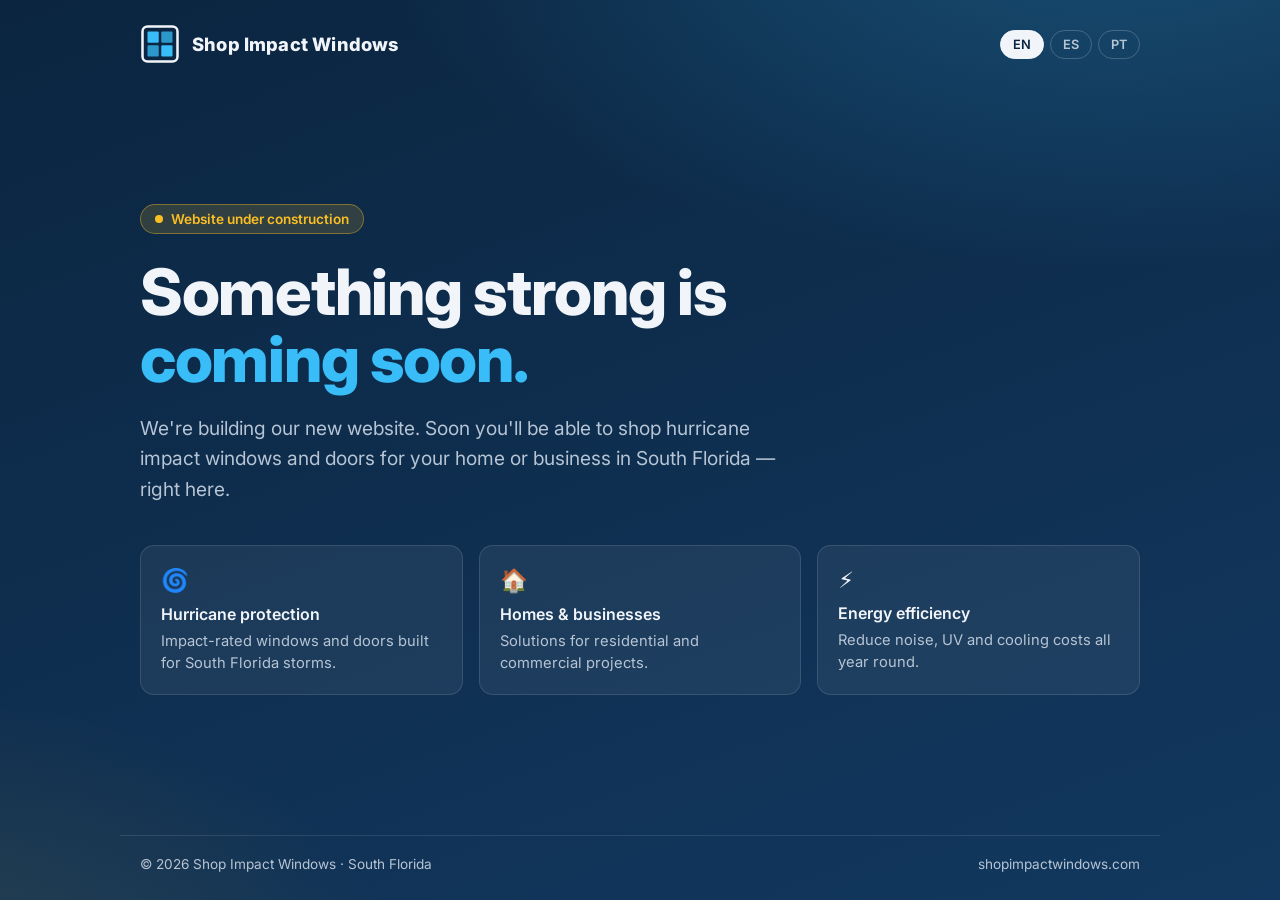
==== index.html @ c4b67715 "Add coming soon page for shopimpactwindows.com Co-Authored-By: Claude Opus 5.5 <noreply@anthropic.co" ====
<!doctype html>
<html lang="en">
<head>
  <meta charset="utf-8">
  <meta name="viewport" content="width=device-width, initial-scale=1">
  <title>Shop Impact Windows – Coming Soon</title>
  <meta name="description" content="Shop Impact Windows – hurricane impact windows and doors in South Florida. Our new website is coming soon.">
  <meta property="og:title" content="Shop Impact Windows – Coming Soon">
  <meta property="og:description" content="Hurricane impact windows and doors in South Florida. Our new website is coming soon.">
  <meta property="og:url" content="https://shopimpactwindows.com/">
  <meta name="theme-color" content="#0b2540">
  <link rel="icon" href="data:image/svg+xml,%3Csvg xmlns='http://www.w3.org/2000/svg' viewBox='0 0 64 64'%3E%3Crect x='6' y='6' width='52' height='52' rx='6' fill='%230b2540'/%3E%3Crect x='14' y='14' width='16' height='16' fill='%2338bdf8'/%3E%3Crect x='34' y='14' width='16' height='16' fill='%2338bdf8'/%3E%3Crect x='14' y='34' width='16' height='16' fill='%2338bdf8'/%3E%3Crect x='34' y='34' width='16' height='16' fill='%2338bdf8'/%3E%3C/svg%3E">
  <link rel="preconnect" href="https://fonts.googleapis.com">
  <link rel="preconnect" href="https://fonts.gstatic.com" crossorigin>
  <link href="https://fonts.googleapis.com/css2?family=Inter:wght@400;500;600;800&display=swap" rel="stylesheet">
  <style>
    :root {
      --navy: #0b2540;
      --navy-2: #12385f;
      --sky: #38bdf8;
      --sun: #fbbf24;
      --text: #f1f5f9;
      --muted: #b6c4d4;
    }
    * { box-sizing: border-box; margin: 0; padding: 0; }
    html { background: var(--navy-2); }
    body {
      font-family: "Inter", system-ui, -apple-system, Segoe UI, Roboto, sans-serif;
      color: var(--text);
      background:
        radial-gradient(1200px 600px at 85% -10%, rgba(56,189,248,.25), transparent 60%),
        radial-gradient(900px 500px at -10% 110%, rgba(251,191,36,.12), transparent 60%),
        linear-gradient(160deg, var(--navy) 0%, var(--navy-2) 100%);
      min-height: 100vh;
      display: flex;
      flex-direction: column;
    }
    header, main, footer { width: 100%; max-width: 1040px; margin: 0 auto; padding: 0 20px; }
    header {
      display: flex; align-items: center; justify-content: space-between;
      padding-top: 24px; gap: 12px; flex-wrap: wrap;
    }
    .brand { display: flex; align-items: center; gap: 12px; font-weight: 800; font-size: 1.15rem; letter-spacing: .01em; }
    .brand svg { width: 40px; height: 40px; flex: none; }
    .lang { display: flex; gap: 6px; }
    .lang button {
      font: inherit; font-size: .8rem; font-weight: 600; color: var(--muted);
      background: transparent; border: 1px solid rgba(255,255,255,.2);
      border-radius: 999px; padding: 6px 12px; cursor: pointer;
    }
    .lang button[aria-pressed="true"] { color: var(--navy); background: var(--text); border-color: var(--text); }
    main {
      flex: 1; display: flex; flex-direction: column; justify-content: center;
      padding-top: 48px; padding-bottom: 48px;
    }
    .badge {
      display: inline-flex; align-items: center; gap: 8px; align-self: flex-start;
      background: rgba(251,191,36,.15); color: var(--sun);
      border: 1px solid rgba(251,191,36,.4); border-radius: 999px;
      padding: 6px 14px; font-size: .85rem; font-weight: 600; margin-bottom: 24px;
    }
    .badge .dot { width: 8px; height: 8px; border-radius: 50%; background: var(--sun); animation: pulse 1.6s infinite; }
    @keyframes pulse { 0%,100% { opacity: 1 } 50% { opacity: .3 } }
    h1 { font-size: clamp(2.2rem, 6vw, 4rem); line-height: 1.05; font-weight: 800; letter-spacing: -.02em; max-width: 14ch; }
    h1 span { color: var(--sky); }
    .lead { margin-top: 20px; font-size: clamp(1rem, 2.2vw, 1.2rem); color: var(--muted); max-width: 56ch; line-height: 1.6; }
    .features {
      margin-top: 40px; display: grid; gap: 16px;
      grid-template-columns: repeat(auto-fit, minmax(220px, 1fr));
    }
    .card {
      background: rgba(255,255,255,.06); border: 1px solid rgba(255,255,255,.12);
      border-radius: 14px; padding: 20px;
    }
    .card h3 { font-size: 1rem; font-weight: 600; margin-bottom: 6px; }
    .card p { font-size: .92rem; color: var(--muted); line-height: 1.5; }
    .card .icon { font-size: 1.4rem; margin-bottom: 10px; }
    footer {
      padding-top: 20px; padding-bottom: 28px; font-size: .85rem; color: var(--muted);
      border-top: 1px solid rgba(255,255,255,.1);
      display: flex; justify-content: space-between; gap: 12px; flex-wrap: wrap;
    }
  </style>
</head>
<body>
  <header>
    <div class="brand">
      <svg viewBox="0 0 64 64" aria-hidden="true">
        <rect x="4" y="4" width="56" height="56" rx="8" fill="none" stroke="#f1f5f9" stroke-width="4"/>
        <rect x="12" y="12" width="18" height="18" rx="2" fill="#38bdf8"/>
        <rect x="34" y="12" width="18" height="18" rx="2" fill="#38bdf8" opacity=".75"/>
        <rect x="12" y="34" width="18" height="18" rx="2" fill="#38bdf8" opacity=".75"/>
        <rect x="34" y="34" width="18" height="18" rx="2" fill="#38bdf8"/>
      </svg>
      Shop Impact Windows
    </div>
    <div class="lang" role="group" aria-label="Language">
      <button type="button" data-lang="en" aria-pressed="true">EN</button>
      <button type="button" data-lang="es" aria-pressed="false">ES</button>
      <button type="button" data-lang="pt" aria-pressed="false">PT</button>
    </div>
  </header>

  <main>
    <div class="badge"><span class="dot"></span><span data-i18n="badge">Website under construction</span></div>
    <h1 data-i18n-html="title">Something strong is <span>coming soon.</span></h1>
    <p class="lead" data-i18n="lead">We're building our new website. Soon you'll be able to shop hurricane impact windows and doors for your home or business in South Florida — right here.</p>

    <section class="features" aria-label="What we offer">
      <div class="card">
        <div class="icon" aria-hidden="true">🌀</div>
        <h3 data-i18n="f1t">Hurricane protection</h3>
        <p data-i18n="f1d">Impact-rated windows and doors built for South Florida storms.</p>
      </div>
      <div class="card">
        <div class="icon" aria-hidden="true">🏠</div>
        <h3 data-i18n="f2t">Homes &amp; businesses</h3>
        <p data-i18n="f2d">Solutions for residential and commercial projects.</p>
      </div>
      <div class="card">
        <div class="icon" aria-hidden="true">⚡</div>
        <h3 data-i18n="f3t">Energy efficiency</h3>
        <p data-i18n="f3d">Reduce noise, UV and cooling costs all year round.</p>
      </div>
    </section>
  </main>

  <footer>
    <span>© <span id="year">2026</span> Shop Impact Windows · South Florida</span>
    <span>shopimpactwindows.com</span>
  </footer>

  <script>
    const T = {
      en: {
        badge: "Website under construction",
        title: 'Something strong is <span>coming soon.</span>',
        lead: "We're building our new website. Soon you'll be able to shop hurricane impact windows and doors for your home or business in South Florida — right here.",
        f1t: "Hurricane protection", f1d: "Impact-rated windows and doors built for South Florida storms.",
        f2t: "Homes & businesses", f2d: "Solutions for residential and commercial projects.",
        f3t: "Energy efficiency", f3d: "Reduce noise, UV and cooling costs all year round."
      },
      es: {
        badge: "Sitio web en construcción",
        title: 'Algo fuerte <span>viene pronto.</span>',
        lead: "Estamos construyendo nuestro nuevo sitio web. Muy pronto podrá comprar ventanas y puertas de impacto contra huracanes para su hogar o negocio en el Sur de la Florida — aquí mismo.",
        f1t: "Protección contra huracanes", f1d: "Ventanas y puertas de impacto hechas para las tormentas del Sur de la Florida.",
        f2t: "Hogares y negocios", f2d: "Soluciones para proyectos residenciales y comerciales.",
        f3t: "Eficiencia energética", f3d: "Menos ruido, rayos UV y costos de aire acondicionado todo el año."
      },
      pt: {
        badge: "Site em construção",
        title: 'Algo forte está <span>chegando em breve.</span>',
        lead: "Estamos construindo nosso novo site. Em breve você poderá comprar janelas e portas de impacto contra furacões para sua casa ou empresa no Sul da Flórida — aqui mesmo.",
        f1t: "Proteção contra furacões", f1d: "Janelas e portas de impacto feitas para as tempestades do Sul da Flórida.",
        f2t: "Casas e empresas", f2d: "Soluções para projetos residenciais e comerciais.",
        f3t: "Eficiência energética", f3d: "Menos ruído, raios UV e gastos com ar-condicionado o ano todo."
      }
    };
    function setLang(lang) {
      const t = T[lang] || T.en;
      document.documentElement.lang = lang;
      document.querySelectorAll("[data-i18n]").forEach(el => { el.textContent = t[el.dataset.i18n]; });
      document.querySelectorAll("[data-i18n-html]").forEach(el => { el.innerHTML = t[el.dataset.i18nHtml]; });
      document.querySelectorAll(".lang button").forEach(b => b.setAttribute("aria-pressed", b.dataset.lang === lang));
      try { localStorage.setItem("lang", lang); } catch (e) {}
    }
    document.querySelectorAll(".lang button").forEach(b => b.addEventListener("click", () => setLang(b.dataset.lang)));
    let saved = null;
    try { saved = localStorage.getItem("lang"); } catch (e) {}
    const nav = (navigator.language || "en").slice(0, 2);
    setLang(saved || (T[nav] ? nav : "en"));
    document.getElementById("year").textContent = new Date().getFullYear();
  </script>
</body>
</html>
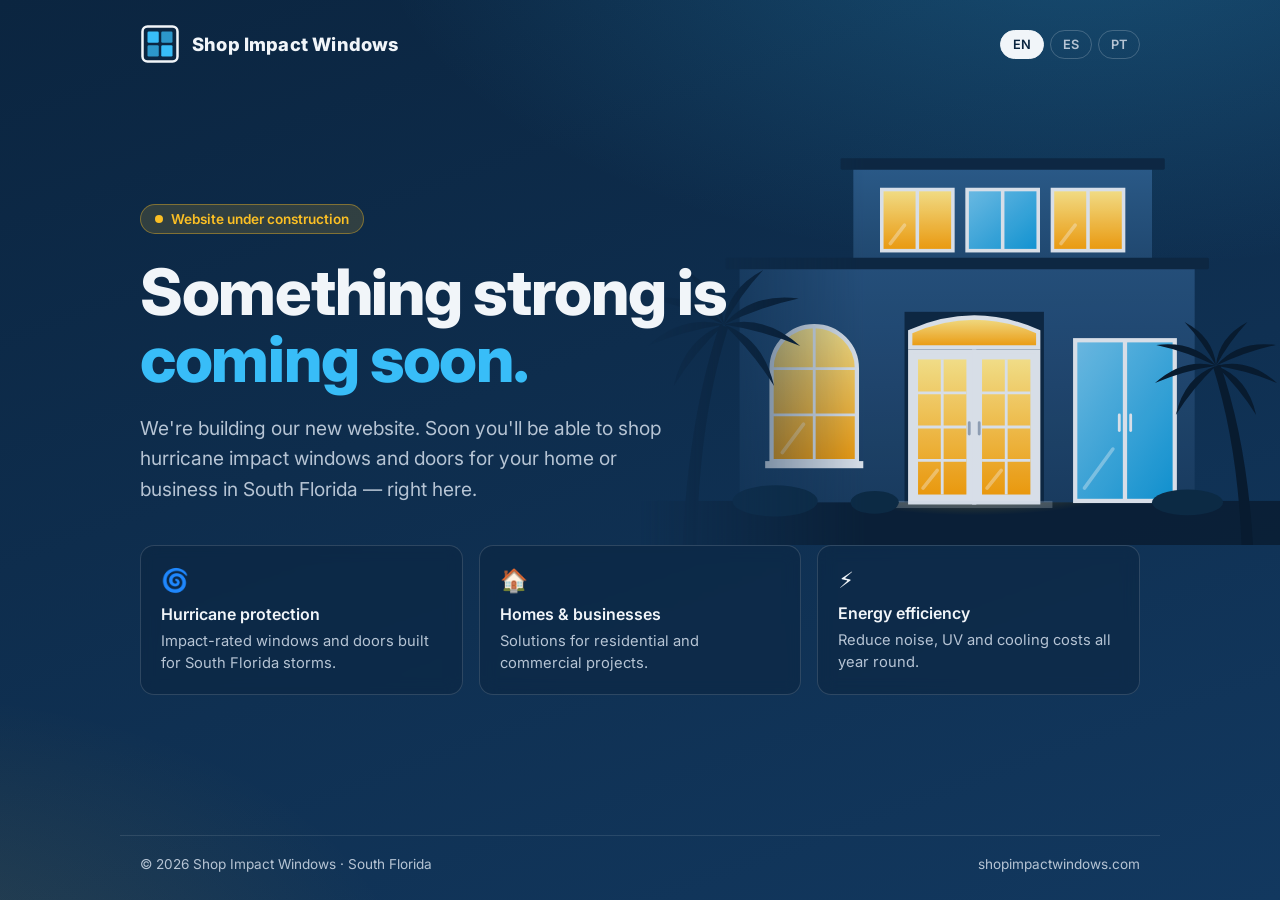
==== commit 2758b372: "Add house illustration with French doors and impact windows to coming soon page Co-Authored-By: Clau" ====
--- a/index.html
+++ b/index.html
@@ -34,8 +34,10 @@
       min-height: 100vh;
       display: flex;
       flex-direction: column;
+      position: relative;
+      overflow-x: hidden;
     }
-    header, main, footer { width: 100%; max-width: 1040px; margin: 0 auto; padding: 0 20px; }
+    header, main, footer { position: relative; z-index: 1; width: 100%; max-width: 1040px; margin: 0 auto; padding: 0 20px; }
     header {
       display: flex; align-items: center; justify-content: space-between;
       padding-top: 24px; gap: 12px; flex-wrap: wrap;
@@ -63,18 +65,34 @@
     @keyframes pulse { 0%,100% { opacity: 1 } 50% { opacity: .3 } }
     h1 { font-size: clamp(2.2rem, 6vw, 4rem); line-height: 1.05; font-weight: 800; letter-spacing: -.02em; max-width: 14ch; }
     h1 span { color: var(--sky); }
-    .lead { margin-top: 20px; font-size: clamp(1rem, 2.2vw, 1.2rem); color: var(--muted); max-width: 56ch; line-height: 1.6; }
+    .lead { margin-top: 20px; font-size: clamp(1rem, 2.2vw, 1.2rem); color: var(--muted); max-width: 46ch; line-height: 1.6; }
     .features {
       margin-top: 40px; display: grid; gap: 16px;
       grid-template-columns: repeat(auto-fit, minmax(220px, 1fr));
     }
     .card {
-      background: rgba(255,255,255,.06); border: 1px solid rgba(255,255,255,.12);
+      background: rgba(11,37,64,.55); border: 1px solid rgba(255,255,255,.14);
+      -webkit-backdrop-filter: blur(8px); backdrop-filter: blur(8px);
       border-radius: 14px; padding: 20px;
     }
     .card h3 { font-size: 1rem; font-weight: 600; margin-bottom: 6px; }
     .card p { font-size: .92rem; color: var(--muted); line-height: 1.5; }
     .card .icon { font-size: 1.4rem; margin-bottom: 10px; }
+    .art-wrap { position: absolute; inset: 0; overflow: hidden; z-index: 0; pointer-events: none; }
+    .art {
+      position: absolute; top: 90px; right: max(0px, calc((100vw - 1280px) / 2));
+      width: min(50vw, 700px); opacity: .95;
+      -webkit-mask-image: linear-gradient(to right, transparent 0%, #000 35%);
+      mask-image: linear-gradient(to right, transparent 0%, #000 35%);
+    }
+    .art img { display: block; width: 100%; height: auto; }
+    @media (max-width: 760px) {
+      .art {
+        width: 140vw; right: -25vw; top: 60px; opacity: .28;
+        -webkit-mask-image: linear-gradient(to bottom, #000 60%, transparent 100%);
+        mask-image: linear-gradient(to bottom, #000 60%, transparent 100%);
+      }
+    }
     footer {
       padding-top: 20px; padding-bottom: 28px; font-size: .85rem; color: var(--muted);
       border-top: 1px solid rgba(255,255,255,.1);
@@ -83,6 +101,7 @@
   </style>
 </head>
 <body>
+  <div class="art-wrap" aria-hidden="true"><div class="art"><img src="img/house.svg" alt=""></div></div>
   <header>
     <div class="brand">
       <svg viewBox="0 0 64 64" aria-hidden="true">
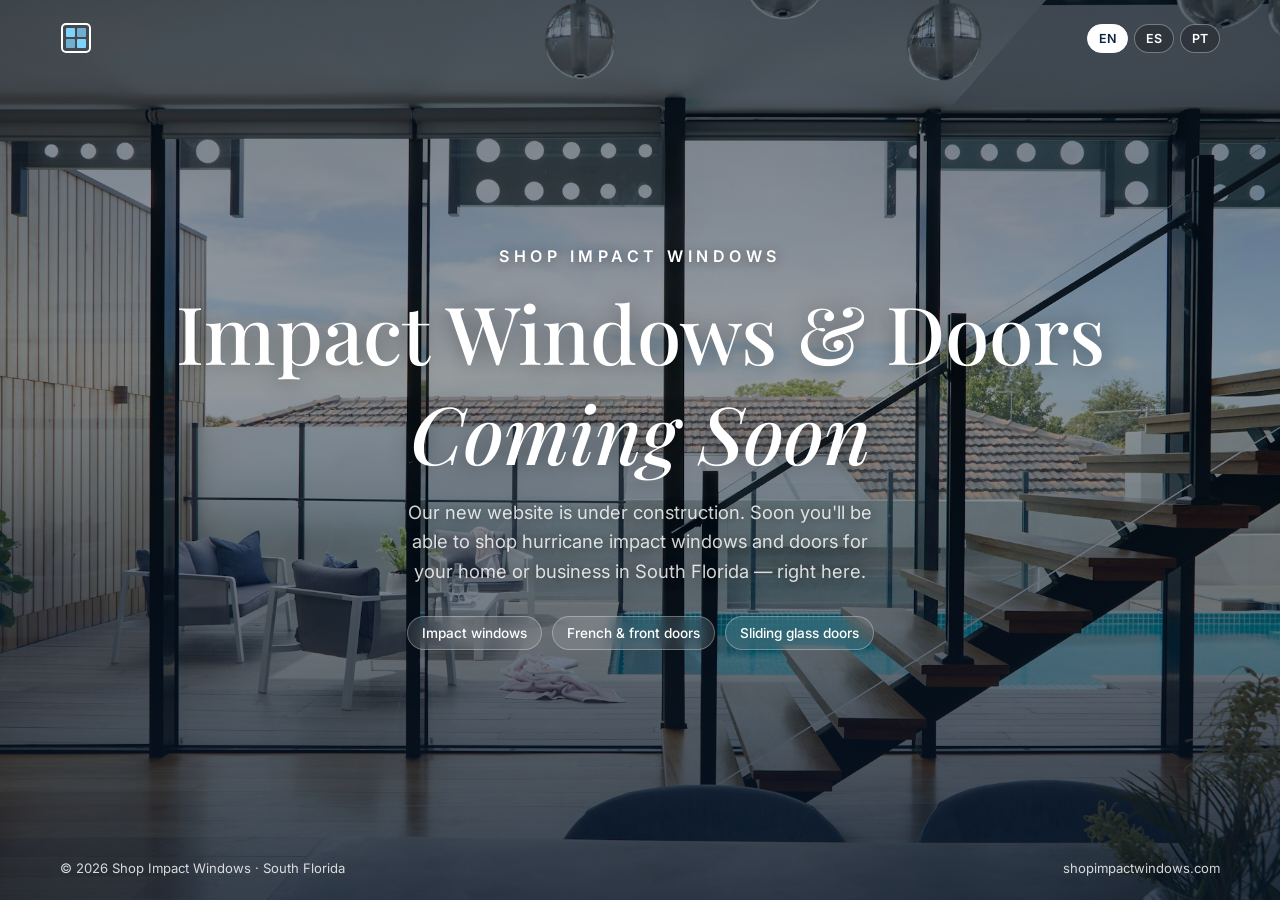
==== commit 1db553d9: "Draft: full-screen photo hero for coming soon page (pending photo choice) Co-Authored-By: Claude Opu" ====
--- a/index.html
+++ b/index.html
@@ -8,110 +8,93 @@
   <meta property="og:title" content="Shop Impact Windows – Coming Soon">
   <meta property="og:description" content="Hurricane impact windows and doors in South Florida. Our new website is coming soon.">
   <meta property="og:url" content="https://shopimpactwindows.com/">
+  <meta property="og:image" content="https://shopimpactwindows.com/img/hero.jpg">
   <meta name="theme-color" content="#0b2540">
   <link rel="icon" href="data:image/svg+xml,%3Csvg xmlns='http://www.w3.org/2000/svg' viewBox='0 0 64 64'%3E%3Crect x='6' y='6' width='52' height='52' rx='6' fill='%230b2540'/%3E%3Crect x='14' y='14' width='16' height='16' fill='%2338bdf8'/%3E%3Crect x='34' y='14' width='16' height='16' fill='%2338bdf8'/%3E%3Crect x='14' y='34' width='16' height='16' fill='%2338bdf8'/%3E%3Crect x='34' y='34' width='16' height='16' fill='%2338bdf8'/%3E%3C/svg%3E">
+  <link rel="preload" as="image" href="img/hero.jpg">
   <link rel="preconnect" href="https://fonts.googleapis.com">
   <link rel="preconnect" href="https://fonts.gstatic.com" crossorigin>
-  <link href="https://fonts.googleapis.com/css2?family=Inter:wght@400;500;600;800&display=swap" rel="stylesheet">
+  <link href="https://fonts.googleapis.com/css2?family=Inter:wght@400;500;600;700&family=Playfair+Display:wght@500;600&display=swap" rel="stylesheet">
   <style>
     :root {
       --navy: #0b2540;
-      --navy-2: #12385f;
-      --sky: #38bdf8;
-      --sun: #fbbf24;
-      --text: #f1f5f9;
-      --muted: #b6c4d4;
+      --sky: #7dd3fc;
+      --text: #ffffff;
+      --muted: rgba(255,255,255,.82);
     }
     * { box-sizing: border-box; margin: 0; padding: 0; }
-    html { background: var(--navy-2); }
+    html { background: var(--navy); }
     body {
       font-family: "Inter", system-ui, -apple-system, Segoe UI, Roboto, sans-serif;
       color: var(--text);
-      background:
-        radial-gradient(1200px 600px at 85% -10%, rgba(56,189,248,.25), transparent 60%),
-        radial-gradient(900px 500px at -10% 110%, rgba(251,191,36,.12), transparent 60%),
-        linear-gradient(160deg, var(--navy) 0%, var(--navy-2) 100%);
-      min-height: 100vh;
-      display: flex;
-      flex-direction: column;
-      position: relative;
-      overflow-x: hidden;
+      min-height: 100vh; min-height: 100svh;
+      display: flex; flex-direction: column;
+      background-color: var(--navy);
+      background-image:
+        linear-gradient(180deg, rgba(8,24,44,.55) 0%, rgba(8,24,44,.35) 40%, rgba(8,24,44,.75) 100%),
+        var(--hero, url("img/hero.jpg"));
+      background-size: cover;
+      background-position: center;
     }
-    header, main, footer { position: relative; z-index: 1; width: 100%; max-width: 1040px; margin: 0 auto; padding: 0 20px; }
+    header, footer { width: 100%; max-width: 1200px; margin: 0 auto; padding: 0 20px; }
     header {
       display: flex; align-items: center; justify-content: space-between;
-      padding-top: 24px; gap: 12px; flex-wrap: wrap;
+      padding-top: 22px; gap: 12px;
     }
-    .brand { display: flex; align-items: center; gap: 12px; font-weight: 800; font-size: 1.15rem; letter-spacing: .01em; }
-    .brand svg { width: 40px; height: 40px; flex: none; }
+    .brand { display: flex; align-items: center; gap: 10px; font-weight: 700; font-size: .95rem; letter-spacing: .14em; text-transform: uppercase; }
+    .brand svg { width: 32px; height: 32px; flex: none; }
     .lang { display: flex; gap: 6px; }
     .lang button {
-      font: inherit; font-size: .8rem; font-weight: 600; color: var(--muted);
-      background: transparent; border: 1px solid rgba(255,255,255,.2);
-      border-radius: 999px; padding: 6px 12px; cursor: pointer;
+      font: inherit; font-size: .78rem; font-weight: 600; color: var(--text);
+      background: rgba(0,0,0,.25); border: 1px solid rgba(255,255,255,.35);
+      border-radius: 999px; padding: 6px 11px; cursor: pointer;
+      -webkit-backdrop-filter: blur(6px); backdrop-filter: blur(6px);
     }
-    .lang button[aria-pressed="true"] { color: var(--navy); background: var(--text); border-color: var(--text); }
+    .lang button[aria-pressed="true"] { color: var(--navy); background: #fff; border-color: #fff; }
     main {
-      flex: 1; display: flex; flex-direction: column; justify-content: center;
-      padding-top: 48px; padding-bottom: 48px;
+      flex: 1; display: flex; flex-direction: column; align-items: center; justify-content: center;
+      text-align: center; padding: 48px 20px;
     }
-    .badge {
-      display: inline-flex; align-items: center; gap: 8px; align-self: flex-start;
-      background: rgba(251,191,36,.15); color: var(--sun);
-      border: 1px solid rgba(251,191,36,.4); border-radius: 999px;
-      padding: 6px 14px; font-size: .85rem; font-weight: 600; margin-bottom: 24px;
+    .eyebrow {
+      font-size: clamp(.8rem, 1.6vw, 1rem); font-weight: 600; letter-spacing: .28em; text-transform: uppercase;
+      text-shadow: 0 1px 12px rgba(0,0,0,.4);
     }
-    .badge .dot { width: 8px; height: 8px; border-radius: 50%; background: var(--sun); animation: pulse 1.6s infinite; }
-    @keyframes pulse { 0%,100% { opacity: 1 } 50% { opacity: .3 } }
-    h1 { font-size: clamp(2.2rem, 6vw, 4rem); line-height: 1.05; font-weight: 800; letter-spacing: -.02em; max-width: 14ch; }
-    h1 span { color: var(--sky); }
-    .lead { margin-top: 20px; font-size: clamp(1rem, 2.2vw, 1.2rem); color: var(--muted); max-width: 46ch; line-height: 1.6; }
-    .features {
-      margin-top: 40px; display: grid; gap: 16px;
-      grid-template-columns: repeat(auto-fit, minmax(220px, 1fr));
+    h1 {
+      margin-top: 22px;
+      font-family: "Playfair Display", Georgia, serif; font-weight: 500;
+      font-size: clamp(2.4rem, 7vw, 5rem); line-height: 1.1;
+      text-shadow: 0 2px 24px rgba(0,0,0,.45);
     }
-    .card {
-      background: rgba(11,37,64,.55); border: 1px solid rgba(255,255,255,.14);
+    h1 em { display: block; font-style: italic; color: #fff; margin-top: .15em; }
+    .lead {
+      margin-top: 22px; max-width: 40ch; font-size: clamp(1rem, 2vw, 1.15rem); line-height: 1.6; color: var(--muted);
+      text-shadow: 0 1px 12px rgba(0,0,0,.5);
+    }
+    .tags { margin-top: 30px; display: flex; flex-wrap: wrap; gap: 10px; justify-content: center; }
+    .tags span {
+      font-size: .85rem; font-weight: 500; padding: 8px 14px; border-radius: 999px;
+      background: rgba(255,255,255,.12); border: 1px solid rgba(255,255,255,.3);
       -webkit-backdrop-filter: blur(8px); backdrop-filter: blur(8px);
-      border-radius: 14px; padding: 20px;
-    }
-    .card h3 { font-size: 1rem; font-weight: 600; margin-bottom: 6px; }
-    .card p { font-size: .92rem; color: var(--muted); line-height: 1.5; }
-    .card .icon { font-size: 1.4rem; margin-bottom: 10px; }
-    .art-wrap { position: absolute; inset: 0; overflow: hidden; z-index: 0; pointer-events: none; }
-    .art {
-      position: absolute; top: 90px; right: max(0px, calc((100vw - 1280px) / 2));
-      width: min(50vw, 700px); opacity: .95;
-      -webkit-mask-image: linear-gradient(to right, transparent 0%, #000 35%);
-      mask-image: linear-gradient(to right, transparent 0%, #000 35%);
-    }
-    .art img { display: block; width: 100%; height: auto; }
-    @media (max-width: 760px) {
-      .art {
-        width: 140vw; right: -25vw; top: 60px; opacity: .28;
-        -webkit-mask-image: linear-gradient(to bottom, #000 60%, transparent 100%);
-        mask-image: linear-gradient(to bottom, #000 60%, transparent 100%);
-      }
     }
     footer {
-      padding-top: 20px; padding-bottom: 28px; font-size: .85rem; color: var(--muted);
-      border-top: 1px solid rgba(255,255,255,.1);
-      display: flex; justify-content: space-between; gap: 12px; flex-wrap: wrap;
+      padding-top: 18px; padding-bottom: 24px; font-size: .82rem; color: var(--muted);
+      display: flex; justify-content: space-between; gap: 8px; flex-wrap: wrap;
+    }
+    @media (max-width: 560px) {
+      footer { justify-content: center; text-align: center; }
     }
   </style>
 </head>
 <body>
-  <div class="art-wrap" aria-hidden="true"><div class="art"><img src="img/house.svg" alt=""></div></div>
   <header>
     <div class="brand">
       <svg viewBox="0 0 64 64" aria-hidden="true">
-        <rect x="4" y="4" width="56" height="56" rx="8" fill="none" stroke="#f1f5f9" stroke-width="4"/>
-        <rect x="12" y="12" width="18" height="18" rx="2" fill="#38bdf8"/>
-        <rect x="34" y="12" width="18" height="18" rx="2" fill="#38bdf8" opacity=".75"/>
-        <rect x="12" y="34" width="18" height="18" rx="2" fill="#38bdf8" opacity=".75"/>
-        <rect x="34" y="34" width="18" height="18" rx="2" fill="#38bdf8"/>
+        <rect x="4" y="4" width="56" height="56" rx="8" fill="none" stroke="#fff" stroke-width="4"/>
+        <rect x="12" y="12" width="18" height="18" rx="2" fill="#7dd3fc"/>
+        <rect x="34" y="12" width="18" height="18" rx="2" fill="#7dd3fc" opacity=".75"/>
+        <rect x="12" y="34" width="18" height="18" rx="2" fill="#7dd3fc" opacity=".75"/>
+        <rect x="34" y="34" width="18" height="18" rx="2" fill="#7dd3fc"/>
       </svg>
-      Shop Impact Windows
     </div>
     <div class="lang" role="group" aria-label="Language">
       <button type="button" data-lang="en" aria-pressed="true">EN</button>
@@ -121,27 +104,14 @@
   </header>
 
   <main>
-    <div class="badge"><span class="dot"></span><span data-i18n="badge">Website under construction</span></div>
-    <h1 data-i18n-html="title">Something strong is <span>coming soon.</span></h1>
-    <p class="lead" data-i18n="lead">We're building our new website. Soon you'll be able to shop hurricane impact windows and doors for your home or business in South Florida — right here.</p>
-
-    <section class="features" aria-label="What we offer">
-      <div class="card">
-        <div class="icon" aria-hidden="true">🌀</div>
-        <h3 data-i18n="f1t">Hurricane protection</h3>
-        <p data-i18n="f1d">Impact-rated windows and doors built for South Florida storms.</p>
-      </div>
-      <div class="card">
-        <div class="icon" aria-hidden="true">🏠</div>
-        <h3 data-i18n="f2t">Homes &amp; businesses</h3>
-        <p data-i18n="f2d">Solutions for residential and commercial projects.</p>
-      </div>
-      <div class="card">
-        <div class="icon" aria-hidden="true">⚡</div>
-        <h3 data-i18n="f3t">Energy efficiency</h3>
-        <p data-i18n="f3d">Reduce noise, UV and cooling costs all year round.</p>
-      </div>
-    </section>
+    <p class="eyebrow">Shop Impact Windows</p>
+    <h1 data-i18n-html="title">Impact Windows &amp; Doors<em>Coming Soon</em></h1>
+    <p class="lead" data-i18n="lead">Our new website is under construction. Soon you'll be able to shop hurricane impact windows and doors for your home or business in South Florida — right here.</p>
+    <div class="tags">
+      <span data-i18n="t1">Impact windows</span>
+      <span data-i18n="t2">French &amp; front doors</span>
+      <span data-i18n="t3">Sliding glass doors</span>
+    </div>
   </main>
 
   <footer>
@@ -152,28 +122,19 @@
   <script>
     const T = {
       en: {
-        badge: "Website under construction",
-        title: 'Something strong is <span>coming soon.</span>',
-        lead: "We're building our new website. Soon you'll be able to shop hurricane impact windows and doors for your home or business in South Florida — right here.",
-        f1t: "Hurricane protection", f1d: "Impact-rated windows and doors built for South Florida storms.",
-        f2t: "Homes & businesses", f2d: "Solutions for residential and commercial projects.",
-        f3t: "Energy efficiency", f3d: "Reduce noise, UV and cooling costs all year round."
+        title: "Impact Windows &amp; Doors<em>Coming Soon</em>",
+        lead: "Our new website is under construction. Soon you'll be able to shop hurricane impact windows and doors for your home or business in South Florida — right here.",
+        t1: "Impact windows", t2: "French & front doors", t3: "Sliding glass doors"
       },
       es: {
-        badge: "Sitio web en construcción",
-        title: 'Algo fuerte <span>viene pronto.</span>',
-        lead: "Estamos construyendo nuestro nuevo sitio web. Muy pronto podrá comprar ventanas y puertas de impacto contra huracanes para su hogar o negocio en el Sur de la Florida — aquí mismo.",
-        f1t: "Protección contra huracanes", f1d: "Ventanas y puertas de impacto hechas para las tormentas del Sur de la Florida.",
-        f2t: "Hogares y negocios", f2d: "Soluciones para proyectos residenciales y comerciales.",
-        f3t: "Eficiencia energética", f3d: "Menos ruido, rayos UV y costos de aire acondicionado todo el año."
+        title: "Ventanas y Puertas de Impacto<em>Muy Pronto</em>",
+        lead: "Nuestro nuevo sitio web está en construcción. Muy pronto podrá comprar ventanas y puertas de impacto contra huracanes para su hogar o negocio en el Sur de la Florida — aquí mismo.",
+        t1: "Ventanas de impacto", t2: "Puertas francesas y de entrada", t3: "Puertas corredizas de vidrio"
       },
       pt: {
-        badge: "Site em construção",
-        title: 'Algo forte está <span>chegando em breve.</span>',
-        lead: "Estamos construindo nosso novo site. Em breve você poderá comprar janelas e portas de impacto contra furacões para sua casa ou empresa no Sul da Flórida — aqui mesmo.",
-        f1t: "Proteção contra furacões", f1d: "Janelas e portas de impacto feitas para as tempestades do Sul da Flórida.",
-        f2t: "Casas e empresas", f2d: "Soluções para projetos residenciais e comerciais.",
-        f3t: "Eficiência energética", f3d: "Menos ruído, raios UV e gastos com ar-condicionado o ano todo."
+        title: "Janelas e Portas de Impacto<em>Em Breve</em>",
+        lead: "Nosso novo site está em construção. Em breve você poderá comprar janelas e portas de impacto contra furacões para sua casa ou empresa no Sul da Flórida — aqui mesmo.",
+        t1: "Janelas de impacto", t2: "Portas francesas e de entrada", t3: "Portas de vidro de correr"
       }
     };
     function setLang(lang) {
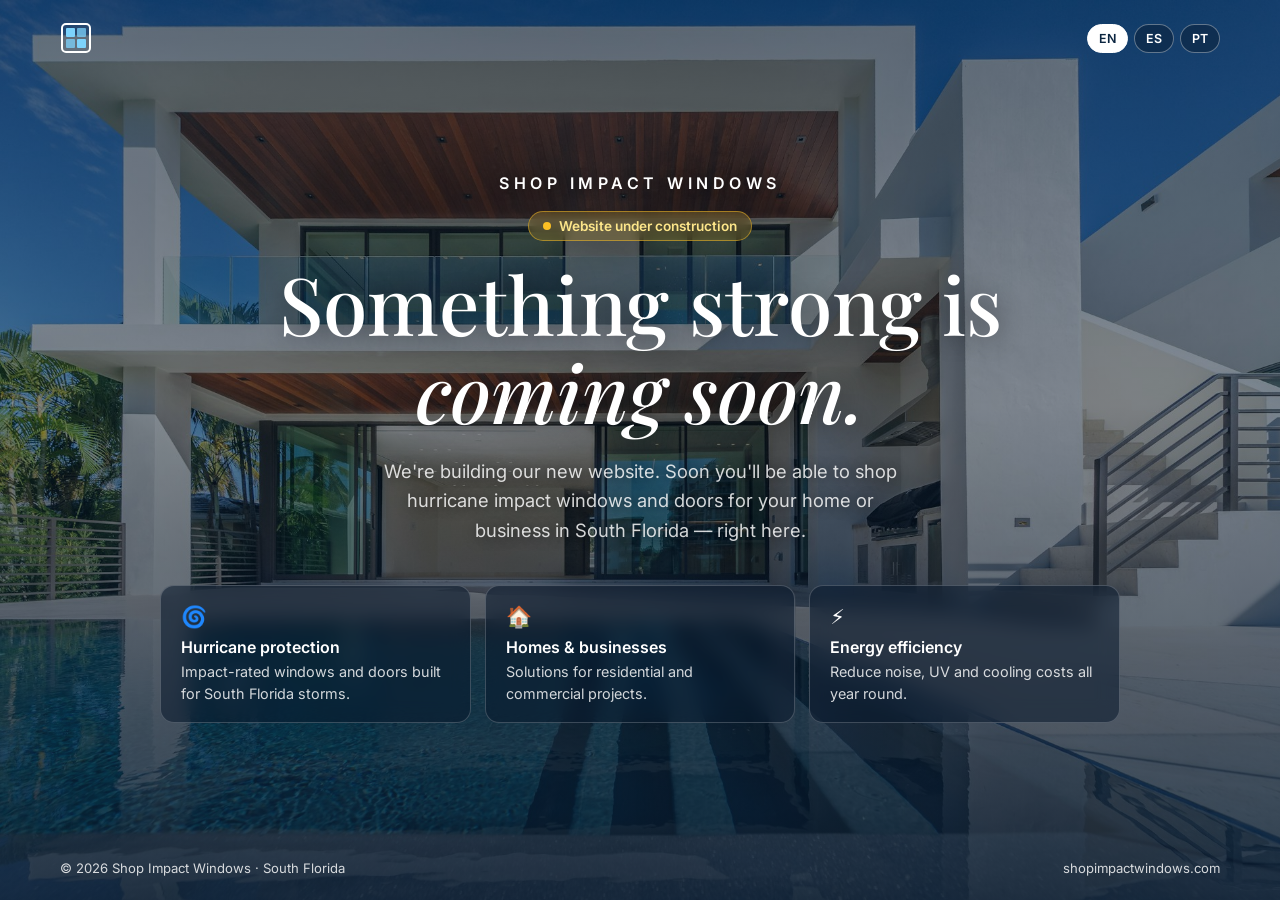
==== commit d07f2d4d: "Use full-screen house photo as background, keep original coming soon content Co-Authored-By: Claude " ====
--- a/index.html
+++ b/index.html
@@ -31,7 +31,7 @@
       display: flex; flex-direction: column;
       background-color: var(--navy);
       background-image:
-        linear-gradient(180deg, rgba(8,24,44,.55) 0%, rgba(8,24,44,.35) 40%, rgba(8,24,44,.75) 100%),
+        linear-gradient(180deg, rgba(8,24,44,.6) 0%, rgba(8,24,44,.48) 45%, rgba(8,24,44,.8) 100%),
         var(--hero, url("img/hero.jpg"));
       background-size: cover;
       background-position: center;
@@ -60,22 +60,37 @@
       text-shadow: 0 1px 12px rgba(0,0,0,.4);
     }
     h1 {
-      margin-top: 22px;
+      margin-top: 18px;
       font-family: "Playfair Display", Georgia, serif; font-weight: 500;
       font-size: clamp(2.4rem, 7vw, 5rem); line-height: 1.1;
       text-shadow: 0 2px 24px rgba(0,0,0,.45);
     }
-    h1 em { display: block; font-style: italic; color: #fff; margin-top: .15em; }
+    h1 span { display: block; font-style: italic; }
+    .badge {
+      margin-top: 18px; display: inline-flex; align-items: center; gap: 8px;
+      background: rgba(251,191,36,.18); color: #fde68a;
+      border: 1px solid rgba(251,191,36,.5); border-radius: 999px;
+      padding: 6px 14px; font-size: .85rem; font-weight: 600;
+      -webkit-backdrop-filter: blur(6px); backdrop-filter: blur(6px);
+    }
+    .badge .dot { width: 8px; height: 8px; border-radius: 50%; background: #fbbf24; animation: pulse 1.6s infinite; }
+    @keyframes pulse { 0%,100% { opacity: 1 } 50% { opacity: .3 } }
     .lead {
-      margin-top: 22px; max-width: 40ch; font-size: clamp(1rem, 2vw, 1.15rem); line-height: 1.6; color: var(--muted);
+      margin-top: 22px; max-width: 44ch; font-size: clamp(1rem, 2vw, 1.15rem); line-height: 1.6; color: var(--muted);
       text-shadow: 0 1px 12px rgba(0,0,0,.5);
     }
-    .tags { margin-top: 30px; display: flex; flex-wrap: wrap; gap: 10px; justify-content: center; }
-    .tags span {
-      font-size: .85rem; font-weight: 500; padding: 8px 14px; border-radius: 999px;
-      background: rgba(255,255,255,.12); border: 1px solid rgba(255,255,255,.3);
-      -webkit-backdrop-filter: blur(8px); backdrop-filter: blur(8px);
+    .features {
+      margin-top: 40px; width: 100%; max-width: 960px; display: grid; gap: 14px;
+      grid-template-columns: repeat(auto-fit, minmax(230px, 1fr)); text-align: left;
     }
+    .card {
+      background: rgba(8,24,44,.55); border: 1px solid rgba(255,255,255,.2);
+      border-radius: 14px; padding: 18px 20px;
+      -webkit-backdrop-filter: blur(10px); backdrop-filter: blur(10px);
+    }
+    .card .icon { font-size: 1.3rem; margin-bottom: 8px; }
+    .card h3 { font-size: 1rem; font-weight: 600; margin-bottom: 4px; }
+    .card p { font-size: .9rem; color: var(--muted); line-height: 1.5; }
     footer {
       padding-top: 18px; padding-bottom: 24px; font-size: .82rem; color: var(--muted);
       display: flex; justify-content: space-between; gap: 8px; flex-wrap: wrap;
@@ -105,13 +120,27 @@
 
   <main>
     <p class="eyebrow">Shop Impact Windows</p>
-    <h1 data-i18n-html="title">Impact Windows &amp; Doors<em>Coming Soon</em></h1>
-    <p class="lead" data-i18n="lead">Our new website is under construction. Soon you'll be able to shop hurricane impact windows and doors for your home or business in South Florida — right here.</p>
-    <div class="tags">
-      <span data-i18n="t1">Impact windows</span>
-      <span data-i18n="t2">French &amp; front doors</span>
-      <span data-i18n="t3">Sliding glass doors</span>
-    </div>
+    <div class="badge"><span class="dot"></span><span data-i18n="badge">Website under construction</span></div>
+    <h1 data-i18n-html="title">Something strong is <span>coming soon.</span></h1>
+    <p class="lead" data-i18n="lead">We're building our new website. Soon you'll be able to shop hurricane impact windows and doors for your home or business in South Florida — right here.</p>
+
+    <section class="features" aria-label="What we offer">
+      <div class="card">
+        <div class="icon" aria-hidden="true">🌀</div>
+        <h3 data-i18n="f1t">Hurricane protection</h3>
+        <p data-i18n="f1d">Impact-rated windows and doors built for South Florida storms.</p>
+      </div>
+      <div class="card">
+        <div class="icon" aria-hidden="true">🏠</div>
+        <h3 data-i18n="f2t">Homes &amp; businesses</h3>
+        <p data-i18n="f2d">Solutions for residential and commercial projects.</p>
+      </div>
+      <div class="card">
+        <div class="icon" aria-hidden="true">⚡</div>
+        <h3 data-i18n="f3t">Energy efficiency</h3>
+        <p data-i18n="f3d">Reduce noise, UV and cooling costs all year round.</p>
+      </div>
+    </section>
   </main>
 
   <footer>
@@ -122,19 +151,28 @@
   <script>
     const T = {
       en: {
-        title: "Impact Windows &amp; Doors<em>Coming Soon</em>",
-        lead: "Our new website is under construction. Soon you'll be able to shop hurricane impact windows and doors for your home or business in South Florida — right here.",
-        t1: "Impact windows", t2: "French & front doors", t3: "Sliding glass doors"
+        badge: "Website under construction",
+        title: 'Something strong is <span>coming soon.</span>',
+        lead: "We're building our new website. Soon you'll be able to shop hurricane impact windows and doors for your home or business in South Florida — right here.",
+        f1t: "Hurricane protection", f1d: "Impact-rated windows and doors built for South Florida storms.",
+        f2t: "Homes & businesses", f2d: "Solutions for residential and commercial projects.",
+        f3t: "Energy efficiency", f3d: "Reduce noise, UV and cooling costs all year round."
       },
       es: {
-        title: "Ventanas y Puertas de Impacto<em>Muy Pronto</em>",
-        lead: "Nuestro nuevo sitio web está en construcción. Muy pronto podrá comprar ventanas y puertas de impacto contra huracanes para su hogar o negocio en el Sur de la Florida — aquí mismo.",
-        t1: "Ventanas de impacto", t2: "Puertas francesas y de entrada", t3: "Puertas corredizas de vidrio"
+        badge: "Sitio web en construcción",
+        title: 'Algo fuerte <span>viene pronto.</span>',
+        lead: "Estamos construyendo nuestro nuevo sitio web. Muy pronto podrá comprar ventanas y puertas de impacto contra huracanes para su hogar o negocio en el Sur de la Florida — aquí mismo.",
+        f1t: "Protección contra huracanes", f1d: "Ventanas y puertas de impacto hechas para las tormentas del Sur de la Florida.",
+        f2t: "Hogares y negocios", f2d: "Soluciones para proyectos residenciales y comerciales.",
+        f3t: "Eficiencia energética", f3d: "Menos ruido, rayos UV y costos de aire acondicionado todo el año."
       },
       pt: {
-        title: "Janelas e Portas de Impacto<em>Em Breve</em>",
-        lead: "Nosso novo site está em construção. Em breve você poderá comprar janelas e portas de impacto contra furacões para sua casa ou empresa no Sul da Flórida — aqui mesmo.",
-        t1: "Janelas de impacto", t2: "Portas francesas e de entrada", t3: "Portas de vidro de correr"
+        badge: "Site em construção",
+        title: 'Algo forte está <span>chegando em breve.</span>',
+        lead: "Estamos construindo nosso novo site. Em breve você poderá comprar janelas e portas de impacto contra furacões para sua casa ou empresa no Sul da Flórida — aqui mesmo.",
+        f1t: "Proteção contra furacões", f1d: "Janelas e portas de impacto feitas para as tempestades do Sul da Flórida.",
+        f2t: "Casas e empresas", f2d: "Soluções para projetos residenciais e comerciais.",
+        f3t: "Eficiência energética", f3d: "Menos ruído, raios UV e gastos com ar-condicionado o ano todo."
       }
     };
     function setLang(lang) {
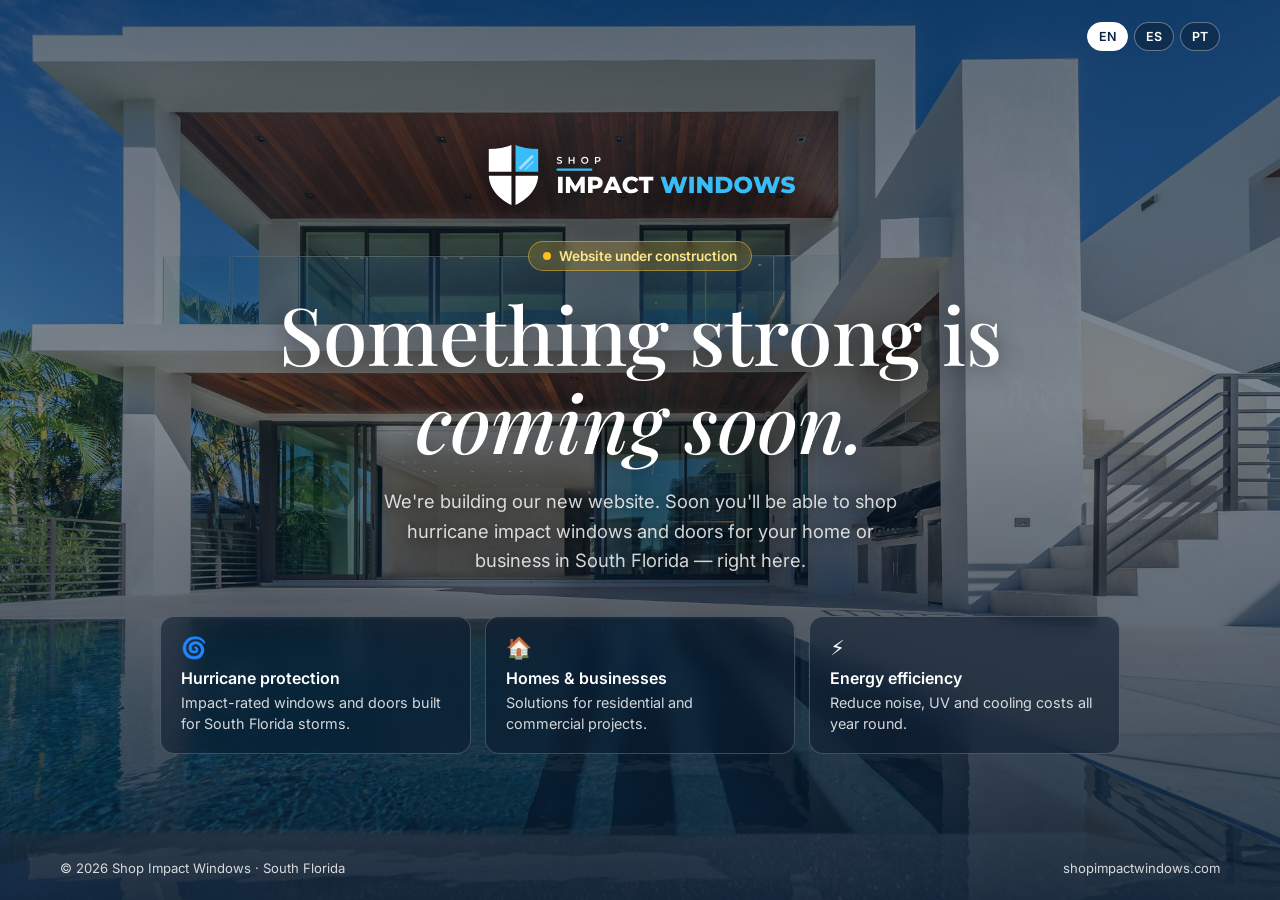
==== commit 764d3f0b: "Add brand identity: shield-window logo, brand kit and favicon Co-Authored-By: Claude Opus 5.5 <norep" ====
--- a/index.html
+++ b/index.html
@@ -9,8 +9,10 @@
   <meta property="og:description" content="Hurricane impact windows and doors in South Florida. Our new website is coming soon.">
   <meta property="og:url" content="https://shopimpactwindows.com/">
   <meta property="og:image" content="https://shopimpactwindows.com/img/hero.jpg">
-  <meta name="theme-color" content="#0b2540">
-  <link rel="icon" href="data:image/svg+xml,%3Csvg xmlns='http://www.w3.org/2000/svg' viewBox='0 0 64 64'%3E%3Crect x='6' y='6' width='52' height='52' rx='6' fill='%230b2540'/%3E%3Crect x='14' y='14' width='16' height='16' fill='%2338bdf8'/%3E%3Crect x='34' y='14' width='16' height='16' fill='%2338bdf8'/%3E%3Crect x='14' y='34' width='16' height='16' fill='%2338bdf8'/%3E%3Crect x='34' y='34' width='16' height='16' fill='%2338bdf8'/%3E%3C/svg%3E">
+  <meta name="theme-color" content="#0B2540">
+  <link rel="icon" type="image/svg+xml" href="brand/svg/favicon.svg">
+  <link rel="icon" type="image/png" sizes="32x32" href="img/favicon-32.png">
+  <link rel="apple-touch-icon" href="img/apple-touch-icon.png">
   <link rel="preload" as="image" href="img/hero.jpg">
   <link rel="preconnect" href="https://fonts.googleapis.com">
   <link rel="preconnect" href="https://fonts.gstatic.com" crossorigin>
@@ -38,11 +40,12 @@
     }
     header, footer { width: 100%; max-width: 1200px; margin: 0 auto; padding: 0 20px; }
     header {
-      display: flex; align-items: center; justify-content: space-between;
+      display: flex; align-items: center; justify-content: flex-end;
       padding-top: 22px; gap: 12px;
     }
-    .brand { display: flex; align-items: center; gap: 10px; font-weight: 700; font-size: .95rem; letter-spacing: .14em; text-transform: uppercase; }
-    .brand svg { width: 32px; height: 32px; flex: none; }
+    .brand { display: block; line-height: 0; }
+    .brand img { height: 72px; width: auto; max-width: 100%; filter: drop-shadow(0 2px 14px rgba(0,0,0,.4)); }
+    @media (max-width: 560px) { .brand img { height: 54px; } }
     .lang { display: flex; gap: 6px; }
     .lang button {
       font: inherit; font-size: .78rem; font-weight: 600; color: var(--text);
@@ -55,10 +58,6 @@
       flex: 1; display: flex; flex-direction: column; align-items: center; justify-content: center;
       text-align: center; padding: 48px 20px;
     }
-    .eyebrow {
-      font-size: clamp(.8rem, 1.6vw, 1rem); font-weight: 600; letter-spacing: .28em; text-transform: uppercase;
-      text-shadow: 0 1px 12px rgba(0,0,0,.4);
-    }
     h1 {
       margin-top: 18px;
       font-family: "Playfair Display", Georgia, serif; font-weight: 500;
@@ -67,7 +66,7 @@
     }
     h1 span { display: block; font-style: italic; }
     .badge {
-      margin-top: 18px; display: inline-flex; align-items: center; gap: 8px;
+      margin-top: 30px; display: inline-flex; align-items: center; gap: 8px;
       background: rgba(251,191,36,.18); color: #fde68a;
       border: 1px solid rgba(251,191,36,.5); border-radius: 999px;
       padding: 6px 14px; font-size: .85rem; font-weight: 600;
@@ -102,15 +101,6 @@
 </head>
 <body>
   <header>
-    <div class="brand">
-      <svg viewBox="0 0 64 64" aria-hidden="true">
-        <rect x="4" y="4" width="56" height="56" rx="8" fill="none" stroke="#fff" stroke-width="4"/>
-        <rect x="12" y="12" width="18" height="18" rx="2" fill="#7dd3fc"/>
-        <rect x="34" y="12" width="18" height="18" rx="2" fill="#7dd3fc" opacity=".75"/>
-        <rect x="12" y="34" width="18" height="18" rx="2" fill="#7dd3fc" opacity=".75"/>
-        <rect x="34" y="34" width="18" height="18" rx="2" fill="#7dd3fc"/>
-      </svg>
-    </div>
     <div class="lang" role="group" aria-label="Language">
       <button type="button" data-lang="en" aria-pressed="true">EN</button>
       <button type="button" data-lang="es" aria-pressed="false">ES</button>
@@ -119,7 +109,7 @@
   </header>
 
   <main>
-    <p class="eyebrow">Shop Impact Windows</p>
+    <div class="brand"><img src="brand/svg/logo-horizontal-white.svg" alt="Shop Impact Windows"></div>
     <div class="badge"><span class="dot"></span><span data-i18n="badge">Website under construction</span></div>
     <h1 data-i18n-html="title">Something strong is <span>coming soon.</span></h1>
     <p class="lead" data-i18n="lead">We're building our new website. Soon you'll be able to shop hurricane impact windows and doors for your home or business in South Florida — right here.</p>
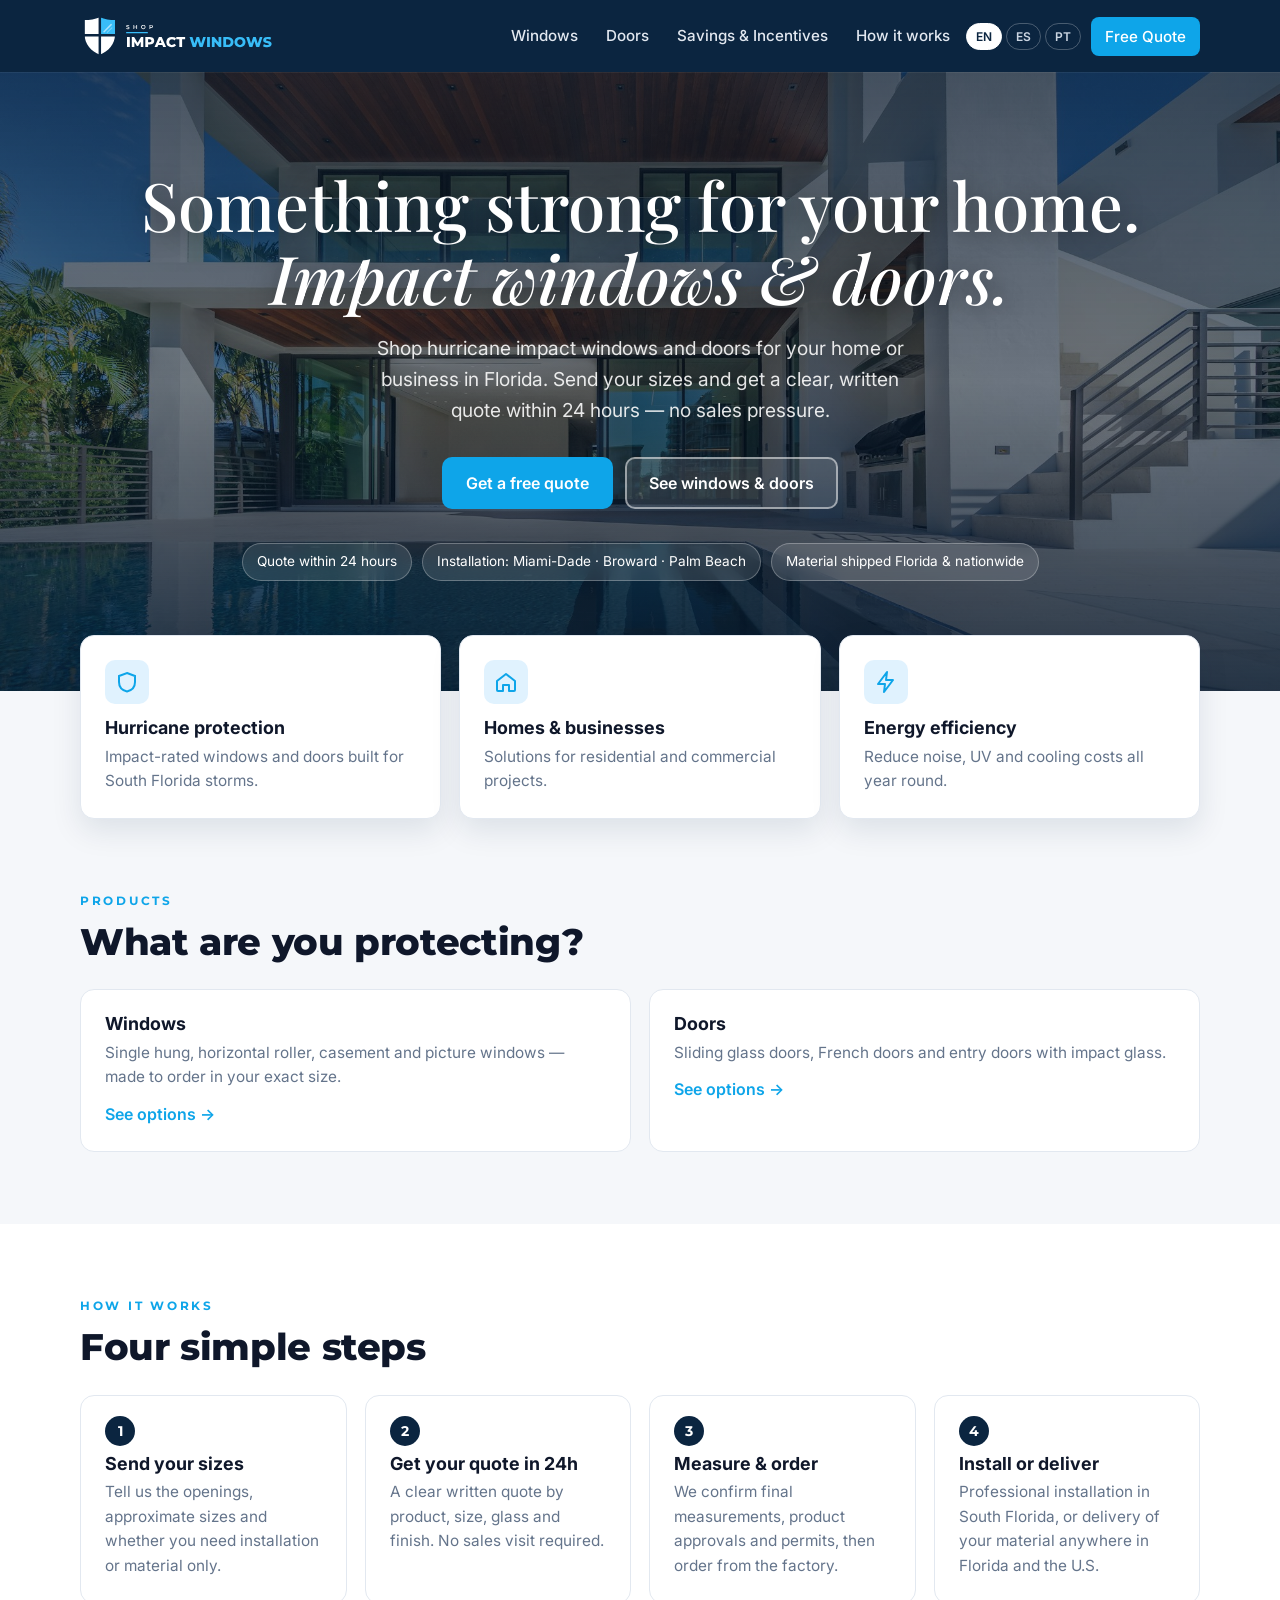
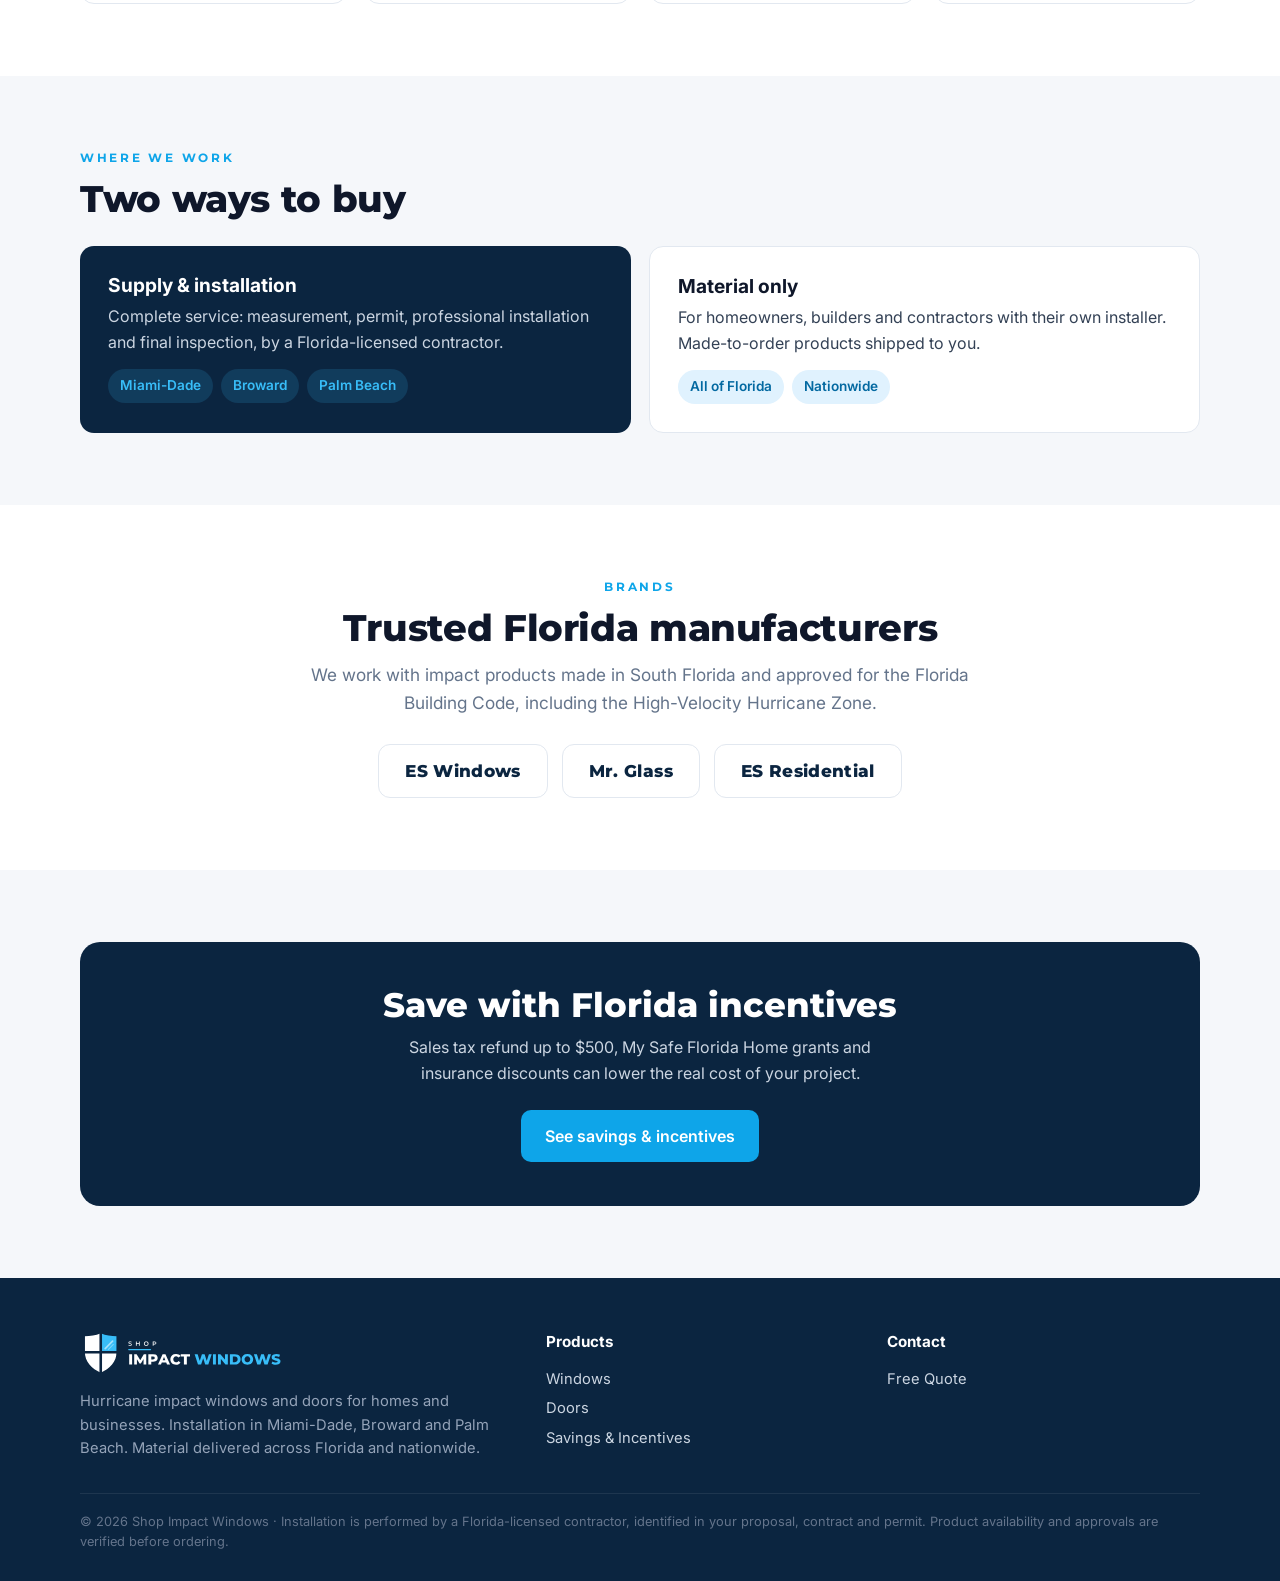
==== commit d767f259: "Phase 1 site: home, windows, doors, incentives and quote request pages (EN/ES/PT) Co-Authored-By: Cl" ====
--- a/index.html
+++ b/index.html
@@ -3,182 +3,134 @@
 <head>
   <meta charset="utf-8">
   <meta name="viewport" content="width=device-width, initial-scale=1">
-  <title>Shop Impact Windows – Coming Soon</title>
-  <meta name="description" content="Shop Impact Windows – hurricane impact windows and doors in South Florida. Our new website is coming soon.">
-  <meta property="og:title" content="Shop Impact Windows – Coming Soon">
-  <meta property="og:description" content="Hurricane impact windows and doors in South Florida. Our new website is coming soon.">
+  <title>Shop Impact Windows – Hurricane Impact Windows &amp; Doors in Florida</title>
+  <meta name="description" content="Hurricane impact windows and doors for Florida homes and businesses. Free quote within 24 hours. Installation in Miami-Dade, Broward and Palm Beach; material delivered across Florida and nationwide.">
+  <meta property="og:title" content="Shop Impact Windows – Hurricane Impact Windows & Doors">
+  <meta property="og:description" content="Free quote within 24 hours. Installation in Miami-Dade, Broward and Palm Beach; material delivered across Florida and nationwide.">
   <meta property="og:url" content="https://shopimpactwindows.com/">
   <meta property="og:image" content="https://shopimpactwindows.com/img/hero.jpg">
   <meta name="theme-color" content="#0B2540">
   <link rel="icon" type="image/svg+xml" href="brand/svg/favicon.svg">
   <link rel="icon" type="image/png" sizes="32x32" href="img/favicon-32.png">
   <link rel="apple-touch-icon" href="img/apple-touch-icon.png">
-  <link rel="preload" as="image" href="img/hero.jpg">
   <link rel="preconnect" href="https://fonts.googleapis.com">
   <link rel="preconnect" href="https://fonts.gstatic.com" crossorigin>
-  <link href="https://fonts.googleapis.com/css2?family=Inter:wght@400;500;600;700&family=Playfair+Display:wght@500;600&display=swap" rel="stylesheet">
-  <style>
-    :root {
-      --navy: #0b2540;
-      --sky: #7dd3fc;
-      --text: #ffffff;
-      --muted: rgba(255,255,255,.82);
-    }
-    * { box-sizing: border-box; margin: 0; padding: 0; }
-    html { background: var(--navy); }
-    body {
-      font-family: "Inter", system-ui, -apple-system, Segoe UI, Roboto, sans-serif;
-      color: var(--text);
-      min-height: 100vh; min-height: 100svh;
-      display: flex; flex-direction: column;
-      background-color: var(--navy);
-      background-image:
-        linear-gradient(180deg, rgba(8,24,44,.6) 0%, rgba(8,24,44,.48) 45%, rgba(8,24,44,.8) 100%),
-        var(--hero, url("img/hero.jpg"));
-      background-size: cover;
-      background-position: center;
-    }
-    header, footer { width: 100%; max-width: 1200px; margin: 0 auto; padding: 0 20px; }
-    header {
-      display: flex; align-items: center; justify-content: flex-end;
-      padding-top: 22px; gap: 12px;
-    }
-    .brand { display: block; line-height: 0; }
-    .brand img { height: 72px; width: auto; max-width: 100%; filter: drop-shadow(0 2px 14px rgba(0,0,0,.4)); }
-    @media (max-width: 560px) { .brand img { height: 54px; } }
-    .lang { display: flex; gap: 6px; }
-    .lang button {
-      font: inherit; font-size: .78rem; font-weight: 600; color: var(--text);
-      background: rgba(0,0,0,.25); border: 1px solid rgba(255,255,255,.35);
-      border-radius: 999px; padding: 6px 11px; cursor: pointer;
-      -webkit-backdrop-filter: blur(6px); backdrop-filter: blur(6px);
-    }
-    .lang button[aria-pressed="true"] { color: var(--navy); background: #fff; border-color: #fff; }
-    main {
-      flex: 1; display: flex; flex-direction: column; align-items: center; justify-content: center;
-      text-align: center; padding: 48px 20px;
-    }
-    h1 {
-      margin-top: 18px;
-      font-family: "Playfair Display", Georgia, serif; font-weight: 500;
-      font-size: clamp(2.4rem, 7vw, 5rem); line-height: 1.1;
-      text-shadow: 0 2px 24px rgba(0,0,0,.45);
-    }
-    h1 span { display: block; font-style: italic; }
-    .badge {
-      margin-top: 30px; display: inline-flex; align-items: center; gap: 8px;
-      background: rgba(251,191,36,.18); color: #fde68a;
-      border: 1px solid rgba(251,191,36,.5); border-radius: 999px;
-      padding: 6px 14px; font-size: .85rem; font-weight: 600;
-      -webkit-backdrop-filter: blur(6px); backdrop-filter: blur(6px);
-    }
-    .badge .dot { width: 8px; height: 8px; border-radius: 50%; background: #fbbf24; animation: pulse 1.6s infinite; }
-    @keyframes pulse { 0%,100% { opacity: 1 } 50% { opacity: .3 } }
-    .lead {
-      margin-top: 22px; max-width: 44ch; font-size: clamp(1rem, 2vw, 1.15rem); line-height: 1.6; color: var(--muted);
-      text-shadow: 0 1px 12px rgba(0,0,0,.5);
-    }
-    .features {
-      margin-top: 40px; width: 100%; max-width: 960px; display: grid; gap: 14px;
-      grid-template-columns: repeat(auto-fit, minmax(230px, 1fr)); text-align: left;
-    }
-    .card {
-      background: rgba(8,24,44,.55); border: 1px solid rgba(255,255,255,.2);
-      border-radius: 14px; padding: 18px 20px;
-      -webkit-backdrop-filter: blur(10px); backdrop-filter: blur(10px);
-    }
-    .card .icon { font-size: 1.3rem; margin-bottom: 8px; }
-    .card h3 { font-size: 1rem; font-weight: 600; margin-bottom: 4px; }
-    .card p { font-size: .9rem; color: var(--muted); line-height: 1.5; }
-    footer {
-      padding-top: 18px; padding-bottom: 24px; font-size: .82rem; color: var(--muted);
-      display: flex; justify-content: space-between; gap: 8px; flex-wrap: wrap;
-    }
-    @media (max-width: 560px) {
-      footer { justify-content: center; text-align: center; }
-    }
-  </style>
+  <link href="https://fonts.googleapis.com/css2?family=Inter:wght@400;500;600;700&family=Montserrat:wght@700;800&family=Playfair+Display:ital,wght@0,500;1,500&display=swap" rel="stylesheet">
+  <link rel="stylesheet" href="assets/site.css">
 </head>
-<body>
-  <header>
-    <div class="lang" role="group" aria-label="Language">
-      <button type="button" data-lang="en" aria-pressed="true">EN</button>
-      <button type="button" data-lang="es" aria-pressed="false">ES</button>
-      <button type="button" data-lang="pt" aria-pressed="false">PT</button>
-    </div>
-  </header>
+<body data-page="home">
+  <header id="site-header"></header>
 
   <main>
-    <div class="brand"><img src="brand/svg/logo-horizontal-white.svg" alt="Shop Impact Windows"></div>
-    <div class="badge"><span class="dot"></span><span data-i18n="badge">Website under construction</span></div>
-    <h1 data-i18n-html="title">Something strong is <span>coming soon.</span></h1>
-    <p class="lead" data-i18n="lead">We're building our new website. Soon you'll be able to shop hurricane impact windows and doors for your home or business in South Florida — right here.</p>
+    <section class="hero">
+      <div class="wrap">
+        <h1 data-i18n="home.h1">Something strong for your home. <em>Impact windows &amp; doors.</em></h1>
+        <p data-i18n="home.lead">Shop hurricane impact windows and doors for your home or business in Florida. Send your sizes and get a clear, written quote within 24 hours — no sales pressure.</p>
+        <div class="ctas">
+          <a class="btn btn-primary" href="quote.html" data-i18n="cta.quote">Get a free quote</a>
+          <a class="btn btn-ghost" href="windows.html" data-i18n="cta.browse">See windows &amp; doors</a>
+        </div>
+        <div class="badges">
+          <span data-i18n="badge.24h">Quote within 24 hours</span>
+          <span data-i18n="badge.install">Installation: Miami-Dade · Broward · Palm Beach</span>
+          <span data-i18n="badge.ship">Material shipped Florida &amp; nationwide</span>
+        </div>
+      </div>
+    </section>
 
-    <section class="features" aria-label="What we offer">
-      <div class="card">
-        <div class="icon" aria-hidden="true">🌀</div>
-        <h3 data-i18n="f1t">Hurricane protection</h3>
-        <p data-i18n="f1d">Impact-rated windows and doors built for South Florida storms.</p>
+    <div class="wrap features">
+      <div class="grid g3">
+        <div class="card">
+          <div class="icon"><svg viewBox="0 0 24 24" fill="none" stroke="currentColor" stroke-width="2" stroke-linecap="round"><path d="M12 3l8 3v6c0 5-3.4 8.4-8 9.5C7.4 20.4 4 17 4 12V6l8-3z"/></svg></div>
+          <h3 data-i18n="f1t">Hurricane protection</h3>
+          <p data-i18n="f1d">Impact-rated windows and doors built for South Florida storms.</p>
+        </div>
+        <div class="card">
+          <div class="icon"><svg viewBox="0 0 24 24" fill="none" stroke="currentColor" stroke-width="2" stroke-linejoin="round"><path d="M3 11l9-7 9 7v9a1 1 0 0 1-1 1h-5v-6H9v6H4a1 1 0 0 1-1-1z"/></svg></div>
+          <h3 data-i18n="f2t">Homes &amp; businesses</h3>
+          <p data-i18n="f2d">Solutions for residential and commercial projects.</p>
+        </div>
+        <div class="card">
+          <div class="icon"><svg viewBox="0 0 24 24" fill="none" stroke="currentColor" stroke-width="2" stroke-linejoin="round"><path d="M13 2L4 14h7l-1 8 9-12h-7z"/></svg></div>
+          <h3 data-i18n="f3t">Energy efficiency</h3>
+          <p data-i18n="f3d">Reduce noise, UV and cooling costs all year round.</p>
+        </div>
       </div>
-      <div class="card">
-        <div class="icon" aria-hidden="true">🏠</div>
-        <h3 data-i18n="f2t">Homes &amp; businesses</h3>
-        <p data-i18n="f2d">Solutions for residential and commercial projects.</p>
+    </div>
+
+    <section>
+      <div class="wrap">
+        <p class="kicker" data-i18n="home.prodK">Products</p>
+        <h2 class="title" data-i18n="home.prodH">What are you protecting?</h2>
+        <div class="grid g2" style="margin-top:26px">
+          <a class="card tile-link" href="windows.html">
+            <h3 data-i18n="nav.windows">Windows</h3>
+            <p data-i18n="home.winD">Single hung, horizontal roller, casement and picture windows — made to order in your exact size.</p>
+            <span class="more" data-i18n="home.see">See options →</span>
+          </a>
+          <a class="card tile-link" href="doors.html">
+            <h3 data-i18n="nav.doors">Doors</h3>
+            <p data-i18n="home.doorD">Sliding glass doors, French doors and entry doors with impact glass.</p>
+            <span class="more" data-i18n="home.see">See options →</span>
+          </a>
+        </div>
       </div>
-      <div class="card">
-        <div class="icon" aria-hidden="true">⚡</div>
-        <h3 data-i18n="f3t">Energy efficiency</h3>
-        <p data-i18n="f3d">Reduce noise, UV and cooling costs all year round.</p>
+    </section>
+
+    <section id="how" style="background:#fff">
+      <div class="wrap">
+        <p class="kicker" data-i18n="home.howK">How it works</p>
+        <h2 class="title" data-i18n="home.howH">Four simple steps</h2>
+        <div class="grid g4 steps" style="margin-top:26px">
+          <div class="card step"><h3 data-i18n="s1t">Send your sizes</h3><p data-i18n="s1d">Tell us the openings, approximate sizes and whether you need installation or material only.</p></div>
+          <div class="card step"><h3 data-i18n="s2t">Get your quote in 24h</h3><p data-i18n="s2d">A clear written quote by product, size, glass and finish. No sales visit required.</p></div>
+          <div class="card step"><h3 data-i18n="s3t">Measure &amp; order</h3><p data-i18n="s3d">We confirm final measurements, product approvals and permits, then order from the factory.</p></div>
+          <div class="card step"><h3 data-i18n="s4t">Install or deliver</h3><p data-i18n="s4d">Professional installation in South Florida, or delivery of your material anywhere in Florida and the U.S.</p></div>
+        </div>
+      </div>
+    </section>
+
+    <section>
+      <div class="wrap">
+        <p class="kicker" data-i18n="home.areaK">Where we work</p>
+        <h2 class="title" data-i18n="home.areaH">Two ways to buy</h2>
+        <div class="split" style="margin-top:26px">
+          <div class="zone dark">
+            <h3 data-i18n="z1t">Supply &amp; installation</h3>
+            <p data-i18n="z1d">Complete service: measurement, permit, professional installation and final inspection, by a Florida-licensed contractor.</p>
+            <div class="chips"><span>Miami-Dade</span><span>Broward</span><span>Palm Beach</span></div>
+          </div>
+          <div class="zone light">
+            <h3 data-i18n="z2t">Material only</h3>
+            <p data-i18n="z2d">For homeowners, builders and contractors with their own installer. Made-to-order products shipped to you.</p>
+            <div class="chips"><span data-i18n="z2a">All of Florida</span><span data-i18n="z2b">Nationwide</span></div>
+          </div>
+        </div>
+      </div>
+    </section>
+
+    <section style="background:#fff">
+      <div class="wrap center">
+        <p class="kicker" data-i18n="home.brandK">Brands</p>
+        <h2 class="title" data-i18n="home.brandH">Trusted Florida manufacturers</h2>
+        <p class="lead" data-i18n="home.brandD">We work with impact products made in South Florida and approved for the Florida Building Code, including the High-Velocity Hurricane Zone.</p>
+        <div class="brands"><span>ES Windows</span><span>Mr. Glass</span><span>ES Residential</span></div>
+      </div>
+    </section>
+
+    <section>
+      <div class="wrap">
+        <div class="cta-band">
+          <h2 data-i18n="home.saveH">Save with Florida incentives</h2>
+          <p data-i18n="home.saveD">Sales tax refund up to $500, My Safe Florida Home grants and insurance discounts can lower the real cost of your project.</p>
+          <a class="btn btn-primary" href="incentives.html" data-i18n="home.saveB">See savings &amp; incentives</a>
+        </div>
       </div>
     </section>
   </main>
 
-  <footer>
-    <span>© <span id="year">2026</span> Shop Impact Windows · South Florida</span>
-    <span>shopimpactwindows.com</span>
-  </footer>
-
-  <script>
-    const T = {
-      en: {
-        badge: "Website under construction",
-        title: 'Something strong is <span>coming soon.</span>',
-        lead: "We're building our new website. Soon you'll be able to shop hurricane impact windows and doors for your home or business in South Florida — right here.",
-        f1t: "Hurricane protection", f1d: "Impact-rated windows and doors built for South Florida storms.",
-        f2t: "Homes & businesses", f2d: "Solutions for residential and commercial projects.",
-        f3t: "Energy efficiency", f3d: "Reduce noise, UV and cooling costs all year round."
-      },
-      es: {
-        badge: "Sitio web en construcción",
-        title: 'Algo fuerte <span>viene pronto.</span>',
-        lead: "Estamos construyendo nuestro nuevo sitio web. Muy pronto podrá comprar ventanas y puertas de impacto contra huracanes para su hogar o negocio en el Sur de la Florida — aquí mismo.",
-        f1t: "Protección contra huracanes", f1d: "Ventanas y puertas de impacto hechas para las tormentas del Sur de la Florida.",
-        f2t: "Hogares y negocios", f2d: "Soluciones para proyectos residenciales y comerciales.",
-        f3t: "Eficiencia energética", f3d: "Menos ruido, rayos UV y costos de aire acondicionado todo el año."
-      },
-      pt: {
-        badge: "Site em construção",
-        title: 'Algo forte está <span>chegando em breve.</span>',
-        lead: "Estamos construindo nosso novo site. Em breve você poderá comprar janelas e portas de impacto contra furacões para sua casa ou empresa no Sul da Flórida — aqui mesmo.",
-        f1t: "Proteção contra furacões", f1d: "Janelas e portas de impacto feitas para as tempestades do Sul da Flórida.",
-        f2t: "Casas e empresas", f2d: "Soluções para projetos residenciais e comerciais.",
-        f3t: "Eficiência energética", f3d: "Menos ruído, raios UV e gastos com ar-condicionado o ano todo."
-      }
-    };
-    function setLang(lang) {
-      const t = T[lang] || T.en;
-      document.documentElement.lang = lang;
-      document.querySelectorAll("[data-i18n]").forEach(el => { el.textContent = t[el.dataset.i18n]; });
-      document.querySelectorAll("[data-i18n-html]").forEach(el => { el.innerHTML = t[el.dataset.i18nHtml]; });
-      document.querySelectorAll(".lang button").forEach(b => b.setAttribute("aria-pressed", b.dataset.lang === lang));
-      try { localStorage.setItem("lang", lang); } catch (e) {}
-    }
-    document.querySelectorAll(".lang button").forEach(b => b.addEventListener("click", () => setLang(b.dataset.lang)));
-    let saved = null;
-    try { saved = localStorage.getItem("lang"); } catch (e) {}
-    const nav = (navigator.language || "en").slice(0, 2);
-    setLang(saved || (T[nav] ? nav : "en"));
-    document.getElementById("year").textContent = new Date().getFullYear();
-  </script>
+  <footer id="site-footer"></footer>
+  <script src="assets/i18n.js"></script>
+  <script src="assets/site.js"></script>
 </body>
 </html>
--- a/assets/site.css
+++ b/assets/site.css
@@ -0,0 +1,187 @@
+:root {
+  --navy: #0B2540;
+  --navy-2: #12385F;
+  --blue: #0EA5E9;
+  --sky: #38BDF8;
+  --ink: #0F172A;
+  --text: #334155;
+  --muted: #64748B;
+  --line: #E2E8F0;
+  --bg: #F5F7FA;
+  --white: #FFFFFF;
+  --amber: #FBBF24;
+  --radius: 14px;
+}
+* { box-sizing: border-box; margin: 0; padding: 0; }
+html { background: var(--navy); scroll-behavior: smooth; }
+body {
+  font-family: "Inter", system-ui, -apple-system, Segoe UI, Roboto, sans-serif;
+  color: var(--text); background: var(--bg); line-height: 1.6;
+  -webkit-font-smoothing: antialiased;
+}
+img, svg { display: block; max-width: 100%; }
+a { color: var(--blue); }
+.wrap { width: 100%; max-width: 1160px; margin: 0 auto; padding: 0 20px; }
+h1, h2, h3 { color: var(--ink); line-height: 1.15; }
+h2.title { font-family: "Montserrat", sans-serif; font-weight: 800; font-size: clamp(1.6rem, 3.6vw, 2.3rem); letter-spacing: -.01em; }
+.kicker { font-family: "Montserrat", sans-serif; font-weight: 700; font-size: .78rem; letter-spacing: .22em; text-transform: uppercase; color: var(--blue); margin-bottom: 10px; }
+.lead { font-size: 1.08rem; color: var(--muted); max-width: 60ch; margin-top: 12px; }
+section { padding: 72px 0; }
+.center { text-align: center; }
+.center .lead { margin-left: auto; margin-right: auto; }
+
+/* Buttons */
+.btn {
+  display: inline-flex; align-items: center; justify-content: center; gap: 8px;
+  font: 600 1rem "Inter", sans-serif; text-decoration: none; cursor: pointer;
+  padding: 14px 22px; border-radius: 10px; border: 2px solid transparent; transition: transform .15s, background .15s;
+}
+.btn:hover { transform: translateY(-1px); }
+.btn-primary { background: var(--blue); color: #fff; }
+.btn-primary:hover { background: #0284C7; }
+.btn-ghost { background: rgba(255,255,255,.12); color: #fff; border-color: rgba(255,255,255,.5); }
+.btn-outline { background: #fff; color: var(--navy); border-color: var(--navy); }
+.btn-sm { padding: 9px 14px; font-size: .9rem; }
+
+/* Header */
+.site-header { background: var(--navy); position: sticky; top: 0; z-index: 50; box-shadow: 0 1px 0 rgba(255,255,255,.06); }
+.site-header .bar { display: flex; align-items: center; gap: 16px; height: 72px; }
+.site-header .logo img { height: 44px; width: auto; }
+.site-header nav { display: flex; gap: 4px; margin-left: auto; align-items: center; }
+.site-header nav a { color: #E2E8F0; text-decoration: none; font-weight: 500; font-size: .95rem; padding: 8px 12px; border-radius: 8px; }
+.site-header nav a:hover, .site-header nav a[aria-current="page"] { color: #fff; background: rgba(255,255,255,.08); }
+.site-header nav a.btn { color: #fff; background: var(--blue); margin-left: 6px; }
+.lang { display: flex; gap: 4px; }
+.lang button {
+  font: 600 .75rem "Inter", sans-serif; color: #CBD5E1; background: transparent;
+  border: 1px solid rgba(255,255,255,.25); border-radius: 999px; padding: 5px 9px; cursor: pointer;
+}
+.lang button[aria-pressed="true"] { color: var(--navy); background: #fff; border-color: #fff; }
+.menu-toggle { display: none; margin-left: auto; background: none; border: 0; color: #fff; padding: 8px; cursor: pointer; }
+@media (max-width: 900px) {
+  .site-header .bar { height: 64px; }
+  .site-header .logo img { height: 36px; }
+  .menu-toggle { display: block; }
+  .site-header nav {
+    display: none; position: absolute; top: 64px; left: 0; right: 0; background: var(--navy);
+    flex-direction: column; align-items: stretch; padding: 8px 16px 18px; gap: 2px; border-top: 1px solid rgba(255,255,255,.08);
+  }
+  .site-header.open nav { display: flex; }
+  .site-header nav a { padding: 12px; font-size: 1rem; }
+  .site-header nav a.btn { margin: 8px 0 0; }
+  .site-header nav .lang { padding: 10px 12px 0; }
+}
+
+/* Hero */
+.hero {
+  color: #fff; text-align: center; padding: 96px 0 110px;
+  background:
+    linear-gradient(180deg, rgba(8,24,44,.72) 0%, rgba(8,24,44,.55) 50%, rgba(8,24,44,.85) 100%),
+    url("../img/hero.jpg") center/cover;
+}
+.hero h1 { color: #fff; font-family: "Playfair Display", Georgia, serif; font-weight: 500; font-size: clamp(2.3rem, 6vw, 4.2rem); line-height: 1.08; text-shadow: 0 2px 24px rgba(0,0,0,.4); }
+.hero h1 em { display: block; font-style: italic; }
+.hero p { color: rgba(255,255,255,.88); font-size: clamp(1rem, 2vw, 1.2rem); max-width: 46ch; margin: 20px auto 0; }
+.hero .ctas { display: flex; gap: 12px; justify-content: center; flex-wrap: wrap; margin-top: 32px; }
+.hero .badges { display: flex; gap: 10px; justify-content: center; flex-wrap: wrap; margin-top: 34px; }
+.hero .badges span { font-size: .85rem; padding: 7px 14px; border-radius: 999px; background: rgba(255,255,255,.12); border: 1px solid rgba(255,255,255,.28); -webkit-backdrop-filter: blur(8px); backdrop-filter: blur(8px); }
+.page-hero { background: var(--navy); color: #fff; padding: 56px 0 52px; }
+.page-hero h1 { color: #fff; font-family: "Montserrat", sans-serif; font-weight: 800; font-size: clamp(1.9rem, 4.6vw, 2.9rem); }
+.page-hero p { color: #CBD5E1; max-width: 62ch; margin-top: 12px; font-size: 1.05rem; }
+
+/* Cards & grids */
+.grid { display: grid; gap: 18px; }
+.g3 { grid-template-columns: repeat(auto-fit, minmax(260px, 1fr)); }
+.g4 { grid-template-columns: repeat(auto-fit, minmax(230px, 1fr)); }
+.g2 { grid-template-columns: repeat(auto-fit, minmax(300px, 1fr)); }
+.card { background: #fff; border: 1px solid var(--line); border-radius: var(--radius); padding: 24px; }
+.card h3 { font-size: 1.12rem; margin-bottom: 6px; font-weight: 700; }
+.card p { color: var(--muted); font-size: .96rem; }
+.card .icon { width: 44px; height: 44px; border-radius: 10px; background: #E0F2FE; color: var(--blue); display: grid; place-items: center; margin-bottom: 14px; }
+.card .icon svg { width: 24px; height: 24px; }
+.features { margin-top: -56px; position: relative; }
+.features .card { box-shadow: 0 12px 30px rgba(11,37,64,.10); }
+
+.product { display: flex; flex-direction: column; }
+.product .art { background: linear-gradient(160deg, #E0F2FE, #F0F9FF); border-radius: 10px; height: 170px; display: grid; place-items: center; margin-bottom: 16px; }
+.product .art svg { width: 116px; height: 136px; }
+.product ul { list-style: none; margin: 10px 0 18px; color: var(--muted); font-size: .92rem; }
+.product ul li { padding-left: 20px; position: relative; margin: 4px 0; }
+.product ul li::before { content: ""; position: absolute; left: 2px; top: .55em; width: 9px; height: 9px; border-radius: 2px; background: var(--sky); }
+.product .btn { margin-top: auto; align-self: flex-start; }
+
+.tile-link { text-decoration: none; color: inherit; display: block; transition: transform .15s, box-shadow .15s; }
+.tile-link:hover { transform: translateY(-2px); box-shadow: 0 14px 30px rgba(11,37,64,.12); }
+.tile-link .more { color: var(--blue); font-weight: 600; margin-top: 12px; display: inline-block; }
+
+.steps { counter-reset: s; }
+.step { position: relative; padding-top: 58px; }
+.step::before { counter-increment: s; content: counter(s); position: absolute; top: 20px; left: 24px; width: 30px; height: 30px; border-radius: 50%; background: var(--navy); color: #fff; font: 700 .9rem "Montserrat", sans-serif; display: grid; place-items: center; }
+
+.split { display: grid; grid-template-columns: 1fr 1fr; gap: 18px; }
+@media (max-width: 760px) { .split { grid-template-columns: 1fr; } }
+.zone { border-radius: var(--radius); padding: 28px; }
+.zone.dark { background: var(--navy); color: #CBD5E1; }
+.zone.dark h3 { color: #fff; }
+.zone.light { background: #fff; border: 1px solid var(--line); }
+.zone h3 { font-size: 1.2rem; margin-bottom: 8px; }
+.chips { display: flex; flex-wrap: wrap; gap: 8px; margin-top: 14px; }
+.chips span { font-size: .85rem; font-weight: 600; padding: 6px 12px; border-radius: 999px; background: rgba(56,189,248,.15); color: var(--sky); }
+.zone.light .chips span { background: #E0F2FE; color: #0369A1; }
+
+.brands { display: flex; flex-wrap: wrap; justify-content: center; gap: 14px; margin-top: 28px; }
+.brands span { font: 800 1.05rem "Montserrat", sans-serif; color: var(--navy); background: #fff; border: 1px solid var(--line); padding: 16px 26px; border-radius: 12px; letter-spacing: .02em; }
+
+.cta-band { background: var(--navy); color: #fff; border-radius: 20px; padding: 44px 32px; text-align: center; }
+.cta-band h2 { color: #fff; font-family: "Montserrat", sans-serif; font-weight: 800; font-size: clamp(1.5rem, 3.4vw, 2.1rem); }
+.cta-band p { color: #CBD5E1; margin: 10px auto 24px; max-width: 52ch; }
+
+.note { font-size: .85rem; color: var(--muted); margin-top: 14px; }
+.callout { background: #FFFBEB; border: 1px solid #FDE68A; color: #78350F; border-radius: 12px; padding: 14px 16px; font-size: .92rem; }
+
+/* Incentives */
+.incentive { display: grid; grid-template-columns: 64px 1fr; gap: 18px; align-items: start; }
+.incentive .num { font: 800 1.6rem "Montserrat", sans-serif; color: var(--blue); }
+.incentive h3 { font-size: 1.25rem; margin-bottom: 6px; }
+.incentive ul { margin: 10px 0 0 18px; color: var(--muted); }
+.incentive .src { font-size: .85rem; margin-top: 10px; }
+@media (max-width: 560px) { .incentive { grid-template-columns: 1fr; gap: 6px; } }
+
+/* Form */
+.form-card { background: #fff; border: 1px solid var(--line); border-radius: 18px; padding: 28px; box-shadow: 0 12px 30px rgba(11,37,64,.06); }
+fieldset { border: 0; margin: 0 0 26px; }
+legend { font: 800 1.05rem "Montserrat", sans-serif; color: var(--ink); margin-bottom: 12px; }
+label { display: block; font-weight: 600; font-size: .9rem; color: var(--ink); margin-bottom: 6px; }
+input, select, textarea {
+  width: 100%; font: 400 1rem "Inter", sans-serif; color: var(--ink);
+  padding: 12px 14px; border: 1px solid #CBD5E1; border-radius: 10px; background: #fff;
+}
+input:focus, select:focus, textarea:focus { outline: 2px solid var(--sky); border-color: var(--blue); }
+textarea { min-height: 110px; resize: vertical; }
+.row { display: grid; gap: 14px; grid-template-columns: repeat(auto-fit, minmax(200px, 1fr)); margin-bottom: 14px; }
+.choice { display: grid; gap: 12px; grid-template-columns: repeat(auto-fit, minmax(240px, 1fr)); }
+.choice label { display: flex; gap: 12px; align-items: flex-start; border: 2px solid var(--line); border-radius: 12px; padding: 16px; cursor: pointer; font-weight: 500; color: var(--text); margin: 0; }
+.choice label:has(input:checked) { border-color: var(--blue); background: #F0F9FF; }
+.choice input { width: auto; margin-top: 4px; accent-color: var(--blue); }
+.choice b { display: block; color: var(--ink); }
+.choice small { color: var(--muted); font-size: .86rem; }
+.opening { display: grid; grid-template-columns: 1.6fr 1fr 1fr .7fr 40px; gap: 10px; align-items: end; padding: 14px; background: var(--bg); border-radius: 12px; margin-bottom: 10px; }
+.opening label { font-size: .8rem; }
+.opening .rm { height: 46px; border: 0; background: #fff; border-radius: 10px; color: var(--muted); cursor: pointer; font-size: 1.2rem; }
+@media (max-width: 680px) { .opening { grid-template-columns: 1fr 1fr; } .opening .type { grid-column: 1 / -1; } }
+.check { display: flex; gap: 10px; align-items: flex-start; font-weight: 400; font-size: .9rem; color: var(--muted); }
+.check input { width: auto; margin-top: 4px; accent-color: var(--blue); }
+.form-status { margin-top: 16px; border-radius: 12px; padding: 16px; display: none; }
+.form-status.ok { display: block; background: #ECFDF5; border: 1px solid #A7F3D0; color: #065F46; }
+.form-status.err { display: block; background: #FEF2F2; border: 1px solid #FECACA; color: #991B1B; }
+.hp { position: absolute; left: -9999px; }
+
+/* Footer */
+.site-footer { background: var(--navy); color: #94A3B8; padding: 52px 0 28px; font-size: .92rem; }
+.site-footer .cols { display: grid; gap: 28px; grid-template-columns: 1.4fr 1fr 1fr; }
+@media (max-width: 760px) { .site-footer .cols { grid-template-columns: 1fr; } }
+.site-footer img { height: 46px; width: auto; margin-bottom: 14px; }
+.site-footer h4 { color: #fff; font-size: .95rem; margin-bottom: 10px; }
+.site-footer a { color: #CBD5E1; text-decoration: none; display: block; padding: 3px 0; }
+.site-footer a:hover { color: #fff; }
+.site-footer .legal { border-top: 1px solid rgba(255,255,255,.08); margin-top: 32px; padding-top: 18px; font-size: .8rem; color: #64748B; }
